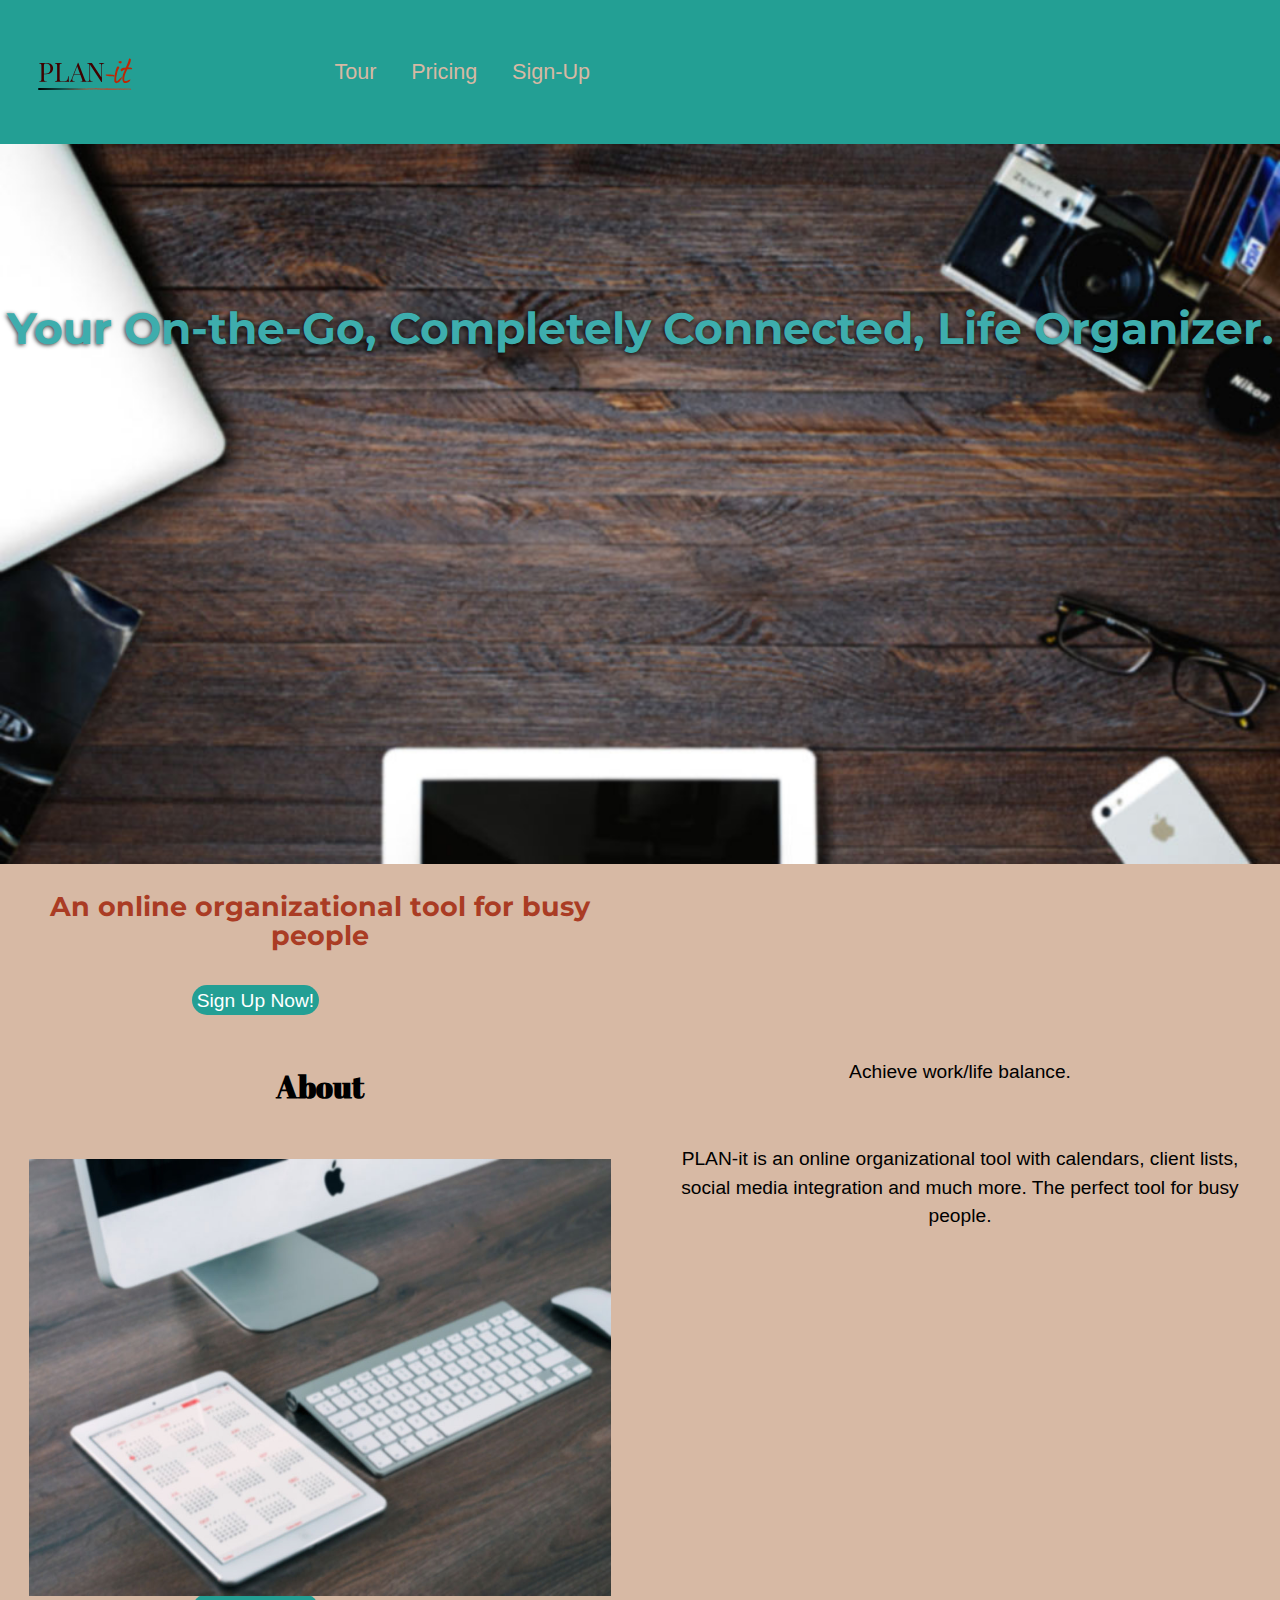
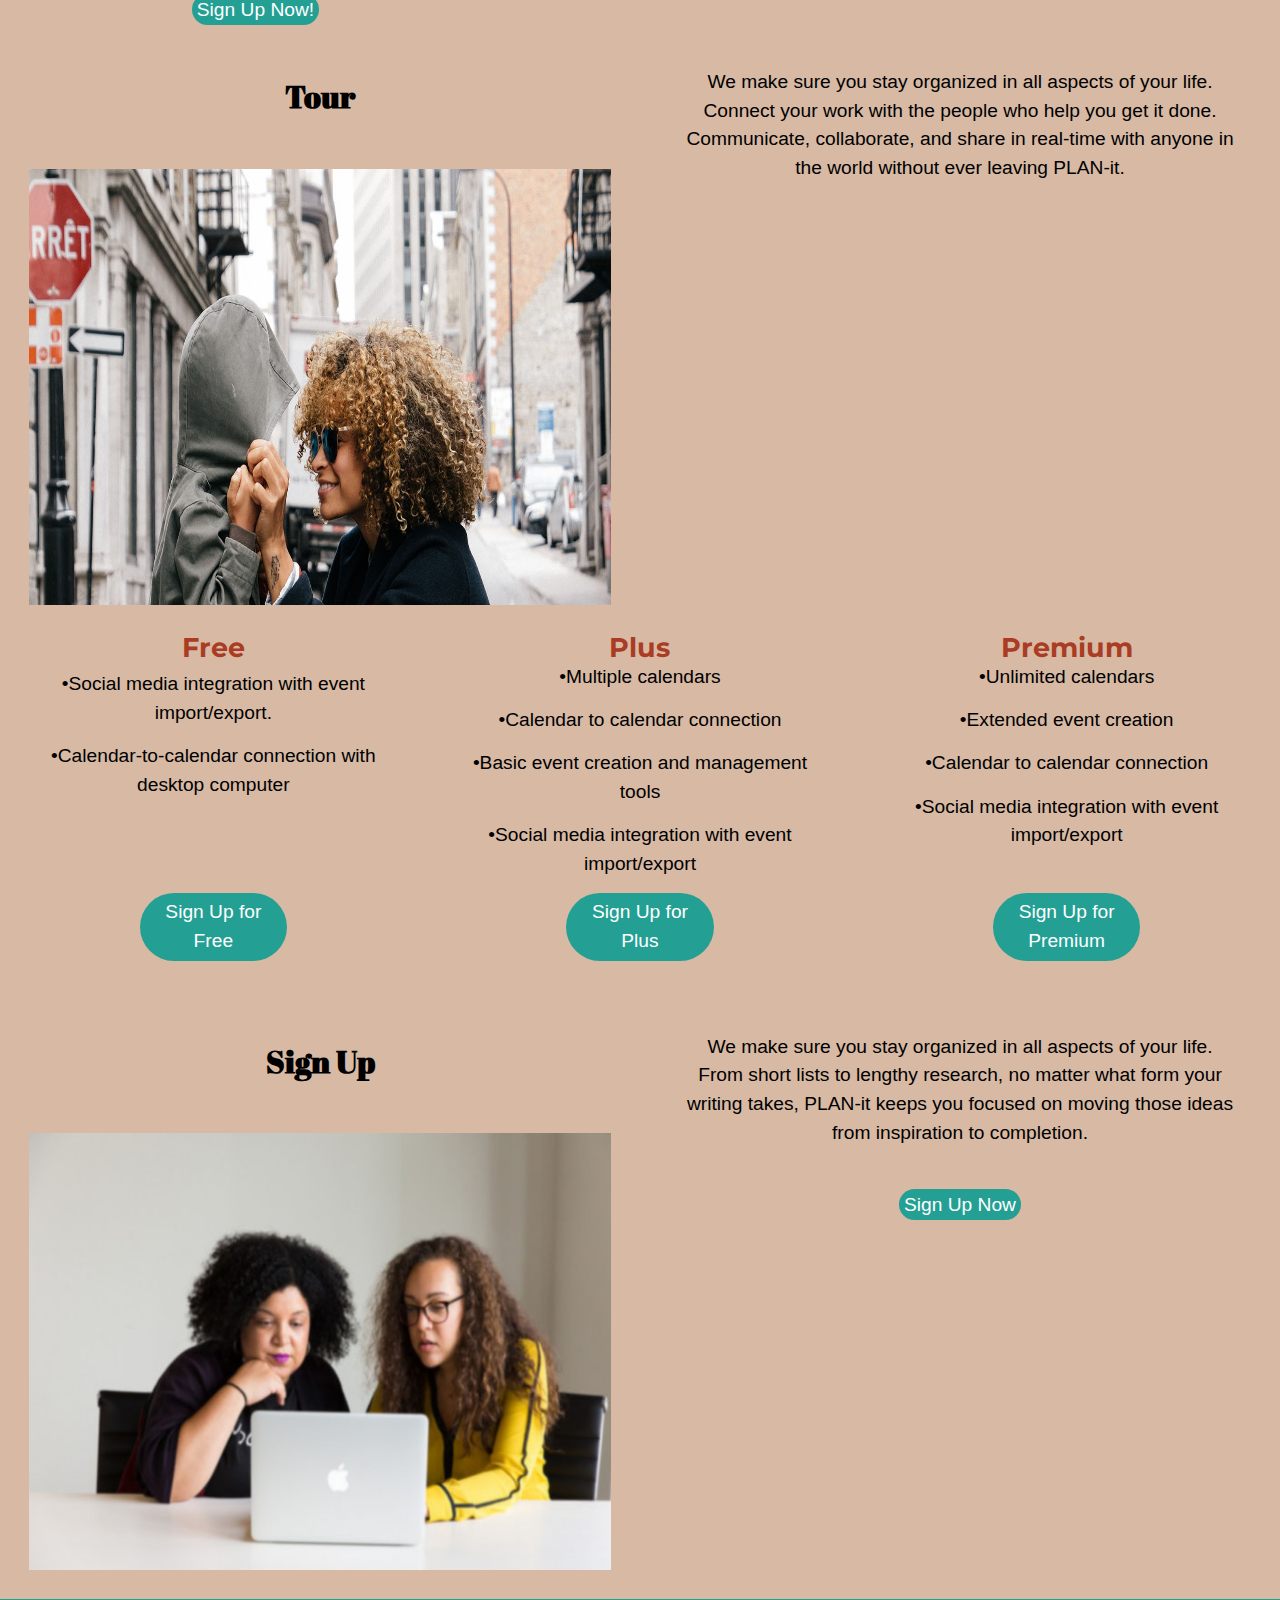
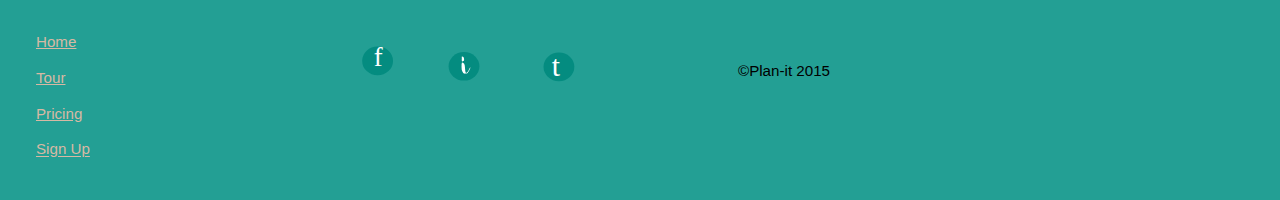
==== index.html @ 081153df "amended size of icons" ====
<!DOCTYPE HTML>
<html lang="en-ca">
<head>
  <meta charset="utf-8">
  <title>Plan-it</title>
  <link href="css/grid.css" rel="stylesheet">
  <link href="css/type.css" rel="stylesheet">
  <link href="css/main.css" rel="stylesheet">
  <meta name="handheldfriendly" content="true">
  <meta name="mobileoptimized" content="240">
  <meta name="viewport" content="width=device-width, initial-scale=1">
  <link href="css/modules.css" rel="stylesheet">
 <meta name="handheldfriendly" content="true">
 <meta name="mobileoptimized" content="240">
 <meta name="viewport" content="width=device-width, initial-scale=1">
 <link href='https://fonts.googleapis.com/css?family=Abril+Fatface' rel='stylesheet' type='text/css'>
 <link href='https://fonts.googleapis.com/css?family=Montserrat' rel='stylesheet' type='text/css'>
</head>
<body>

<ul class="skip-links">
  <li><a href="#main">Jump to main content</a></li>
  <li><a href="#nav">Jump to navigation</a></li>
</ul>

<header id="nav" class="grid nav pad-top" role="banner">
<div class="unit xs-1 s-1-4 m-1-3 l-1-4">
  <div class="logo island push embed embed-2.5by1">
      <a href="index.html"><img class="embed__item" src="images/LOGOcolour.svg" alt="Plan-It."></a>
  </div>
</div>

<nav class="unit xs-1 s-3-4 m-2-3 l-3-4" role="navigation">
  <ol class="mega pad-top-half push-0">
    <li class="push-1-2"><a class="island-1-2" href="tour.html">Tour</a></li>
    <li class="push-1-2"><a class="island-1-2" href="price.html">Pricing</a></li>
    <li class="push"><a class="island-1-2" href="signup.html">Sign-Up</a></li>
  </ol>
</nav>
</header>


<!--Hero-->
<main id="main" class="pad-bottom" role="main">
<div class="grid">
  <div class="unit xs-1 s-1 m-1 l-1">
    <div class="hero-banner">
  <img class="hero-image img-flex" src="images/desk.jpg" alt="Wooden desk with computer">
      </div>
    <div class="hero-text">
  <h1 class="yotta push-0">Your On-the-Go, Completely Connected, Life Organizer.</h1>
</div>
</div>
</div>

<div class="unit xs-1 s-1 m-1-1 l-1-2 main-body pad-bottom-1-2 pad-top">
  <h3 class="text-center tera gutter push-1-4">An online organizational tool for busy people</h3><br>
  <a class="btn" href="signup.html"> Sign Up Now! </a>
</div>


<!--About-->

<div class="grid text-center pad-t">
  <div class="unit xs-1 s-1 m-1-2 l-1-2 gutter">
    <div class="about-image">
  <h2 class="about-image-text island-1-2">About</h2>
  <div class="embed embed--4by3">
    <img class="embed__item" src="images/planner.jpg" alt="Day planner">
 </div>
 </div>
 </div>

 <div class="unit xs-1 s-1 m-1-2 l-1-2 gutter">
   <div class="about-image">
     <p class="about-image-text island-1-2">Achieve work/life balance.</p>
   </div>
   <p class="pad-top-half">PLAN-it is an online organizational tool with calendars,
     client lists, social media integration and much more.
     The perfect tool for busy people.</p>
  </div>
</div>

  <div class="unit xs-1 s-1 m-1 l-1-2">
    <a class="btn" href="signup.html"> Sign Up Now! </a>
  </div>



<!--Tour-->

<div class="grid text-center pad-t">
  <div class="unit xs-1 s-1 m-1-2 l-1-2 gutter">
    <div class="tour-image">
  <h2 class="about-image-text island-1-2">Tour</h2>
  <div class="embed embed--4by3">
    <img class="embed__item" src="images/mother.jpg" alt="Mother and child">
 </div>
 </div>
 </div>

 <div class="unit xs-1 s-1 m-1-2 l-1-2 gutter">
   <div class="tour-image">
     <p class="tour-image-text island-1-2">We make sure you stay organized in all aspects of your life. Connect your work with the people who help you get it done. Communicate, collaborate, and share in real-time with anyone in the world without ever leaving PLAN-it.</p>
   </div>
</div>

<!--Pricing-->


<div class="grid-stretch grid">
  <div class="unit xs-1 s-1 m-1-3 l-1-3 island unit-content-distribute">
    <div class="content-fill">
      <h3 class="push-1-4">Free</h3>
      <p class="push-1-2">•Social media integration with event import/export.</p>
      <p class="push-1-2">•Calendar-to-calendar connection with desktop computer</p>
    </div>
  <a class="btn" href="price.html">Sign Up for Free</a>
  </div>

  <div class="unit xs-1 s-1 m-1-3 l-1-3 island unit-content-distribute ">
    <div class="content-fill">
      <h3 class="push-0">Plus</h3>
      <p class="push-1-2">•Multiple calendars</p>
      <p class="push-1-2">•Calendar to calendar connection</p>
      <p class="push-1-2">•Basic event creation and management tools</p>
      <p class="push-1-2">•Social media integration with event import/export</p>
    </div>
    <a class="btn" href="price.html">Sign Up for Plus</a>
  </div>

  <div class="unit xs-1 s-1 m-1-3 l-1-3 island unit-content-distribute">
    <div class="content-fill">
      <h3 class="push-0">Premium</h3>
      <p class="push-1-2">•Unlimited calendars</p>
      <p class="push-1-2">•Extended event creation</p>
      <p class="push-1-2">•Calendar to calendar connection</p>
      <p class="push-1-2">•Social media integration with event import/export</p>
    </div>
    <a class="btn" href="price.html">Sign Up for Premium</a>
  </div>
</div>

<!--Sign Up-->

<div class="grid text-center pad-t">
  <div class="unit xs-1 s-1 m-1-2 l-1-2 gutter">
    <div class="signup-image">
  <h2 class="signup-image-text island-1-2">Sign Up</h2>
  <div class="embed embed--4by3">
    <img class="embed__item" src="images/2women.jpg" alt="2 women at a computer">
 </div>
 </div>
 </div>

 <div class="unit xs-1 s-1 m-1-2 l-1-2 gutter">
   <div class="tour-image">
     <p class="tour-image-text island-1-2">We make sure you stay organized in all aspects of your life. From short lists to lengthy research, no matter what form your writing takes, PLAN-it keeps you focused on moving those ideas from inspiration to completion.</p>
   </div>
<a class="btn" aria-label="Sign Up" href="tour.html"> Sign Up Now</a>
  </div>
</div>

</main>

<!--Footer-->
<footer class="grid milli pad-top micro">
<div class="unit xs-1 s-1-2 m-1-4 l-1-4 gutter">
  <ol>
    <li class="push-1-4"><a class="island-1-4" href="index.html">Home</a></li>
    <li class="push-1-4"><a class="island-1-4" href="tour.html">Tour</a></li>
    <li class="push-1-4"><a class="island-1-4" href="price.html">Pricing</a></li>
    <li class="push-1-4"><a class="island-1-4" href="signup.html">Sign Up</a></li>
</ol>
</div>

  <div class="unit xs-1 s-1 m-1-2 l-1-2 pad-right">
    <a href="www.facebook.com"><img class="icons social-media island-4" src="images/face.svg" alt="Plan-it Facebook Page"></a>
    <a href="www.instagram.com"><img class="icons social-media island-4" src="images/insta.svg" alt="Plan-it Instagram Page"></a>
    <a href="www.twitter.com"><img class="icons social-media island-4" src="images/twitter.svg" alt="Plan-it Twitter Page"></a>
<div class="micro" role="contentinfo">
  <p> ©Plan-it 2015 </p>
</div>
</div>
</footer>

</body>
</html>
---- css/grid.css ----
/* http://gridifier.web-dev.tools/#xs,4,0,0,0;s,4,25,0,0;m,4,38,1,1;l,4,60,1,1 */

.grid {
  margin: 0;
  padding: 0;
  letter-spacing: -0.31em;
  text-rendering: optimizespeed;
  display: -webkit-flex;
  -webkit-flex-flow: row wrap;
  display: -ms-flexbox;
  -ms-flex-flow: row wrap;
  display: flex;
  flex-flow: row wrap;
}

.grid-bottom {
  -webkit-align-items: flex-end;
  -ms-align-items: flex-end;
  align-items: flex-end;
}

.grid-middle {
  -webkit-align-items: center;
  -ms-align-items: center;
  align-items: center;
}

.grid-stretch {
  -webkit-align-items: stretch;
  -ms-align-items: stretch;
  align-items: stretch;
}

.opera-only :-o-prefocus, .grid {
  word-spacing: -0.43em;
}

.unit {
  letter-spacing: normal;
  text-rendering: auto;
  vertical-align: top;
  word-spacing: normal;
  display: inline-block;
  visibility: visible;
}

.grid-bottom .unit {
  vertical-align: bottom;
}

.grid-middle .unit {
  vertical-align: middle;
}

[class*="unit-push-"],
[class*="unit-pull-"] {
  position: relative;
}

.unit-xs-hidden {
  display: none;
  visibility: hidden;
}

.unit-xs-centered {
  margin: 0 auto;
}

.unit-xs-1, .xs-1 {
  display: block;
  visibility: visible;
  width: 100%;
}

.unit-xs-1-2, .xs-1-2 {
  width: 50.0000%;
}

.unit-xs-1-3, .xs-1-3 {
  width: 33.3333%;
}

.unit-xs-2-3, .xs-2-3 {
  width: 66.6667%;
}

.unit-xs-1-4, .xs-1-4 {
  width: 25.0000%;
}

.unit-xs-3-4, .xs-3-4 {
  width: 75.0000%;
}

.unit-xs-1-2,.xs-1-2,.unit-xs-1-3,.xs-1-3,.unit-xs-2-3,.xs-2-3,.unit-xs-1-4,.xs-1-4,.unit-xs-3-4,.xs-3-4 {
  display: inline-block;
  visibility: visible;
}

@media only screen and (min-width: 25em) {

.unit-s-hidden {
  display: none;
  visibility: hidden;
}

.unit-s-centered {
  margin: 0 auto;
}

.unit-s-1, .s-1 {
  display: block;
  visibility: visible;
  width: 100%;
}

.unit-s-1-2, .s-1-2 {
  width: 50.0000%;
}

.unit-s-1-3, .s-1-3 {
  width: 33.3333%;
}

.unit-s-2-3, .s-2-3 {
  width: 66.6667%;
}

.unit-s-1-4, .s-1-4 {
  width: 25.0000%;
}

.unit-s-3-4, .s-3-4 {
  width: 75.0000%;
}

.unit-s-1-2,.s-1-2,.unit-s-1-3,.s-1-3,.unit-s-2-3,.s-2-3,.unit-s-1-4,.s-1-4,.unit-s-3-4,.s-3-4 {
  display: inline-block;
  visibility: visible;
}

}

@media only screen and (min-width: 38em) {

.unit-m-hidden {
  display: none;
  visibility: hidden;
}

.unit-m-centered {
  margin: 0 auto;
}

.unit-m-1, .m-1 {
  display: block;
  visibility: visible;
  width: 100%;
}

.unit-offset-m-0 {
  margin-left: 0;
}

.unit-push-m-0,
.unit-pull-m-0 {
  left: 0;
}

.unit-m-1-2, .m-1-2 {
  width: 50.0000%;
}

.unit-offset-m-1-2 {
  margin-left: 50.0000%;
}

.unit-push-m-1-2 {
  left: 50.0000%;
}

.unit-pull-m-1-2 {
  left: -50.0000%;
}

.unit-m-1-3, .m-1-3 {
  width: 33.3333%;
}

.unit-offset-m-1-3 {
  margin-left: 33.3333%;
}

.unit-push-m-1-3 {
  left: 33.3333%;
}

.unit-pull-m-1-3 {
  left: -33.3333%;
}

.unit-m-2-3, .m-2-3 {
  width: 66.6667%;
}

.unit-offset-m-2-3 {
  margin-left: 66.6667%;
}

.unit-push-m-2-3 {
  left: 66.6667%;
}

.unit-pull-m-2-3 {
  left: -66.6667%;
}

.unit-m-1-4, .m-1-4 {
  width: 25.0000%;
}

.unit-offset-m-1-4 {
  margin-left: 25.0000%;
}

.unit-push-m-1-4 {
  left: 25.0000%;
}

.unit-pull-m-1-4 {
  left: -25.0000%;
}

.unit-m-3-4, .m-3-4 {
  width: 75.0000%;
}

.unit-offset-m-3-4 {
  margin-left: 75.0000%;
}

.unit-push-m-3-4 {
  left: 75.0000%;
}

.unit-pull-m-3-4 {
  left: -75.0000%;
}

.unit-m-1-2,.m-1-2,.unit-m-1-3,.m-1-3,.unit-m-2-3,.m-2-3,.unit-m-1-4,.m-1-4,.unit-m-3-4,.m-3-4 {
  display: inline-block;
  visibility: visible;
}

}

@media only screen and (min-width: 60em) {

.unit-l-hidden {
  display: none;
  visibility: hidden;
}

.unit-l-centered {
  margin: 0 auto;
}

.unit-l-1, .l-1 {
  display: block;
  visibility: visible;
  width: 100%;
}

.unit-offset-l-0 {
  margin-left: 0;
}

.unit-push-l-0,
.unit-pull-l-0 {
  left: 0;
}

.unit-l-1-2, .l-1-2 {
  width: 50.0000%;
}

.unit-offset-l-1-2 {
  margin-left: 50.0000%;
}

.unit-push-l-1-2 {
  left: 50.0000%;
}

.unit-pull-l-1-2 {
  left: -50.0000%;
}

.unit-l-1-3, .l-1-3 {
  width: 33.3333%;
}

.unit-offset-l-1-3 {
  margin-left: 33.3333%;
}

.unit-push-l-1-3 {
  left: 33.3333%;
}

.unit-pull-l-1-3 {
  left: -33.3333%;
}

.unit-l-2-3, .l-2-3 {
  width: 66.6667%;
}

.unit-offset-l-2-3 {
  margin-left: 66.6667%;
}

.unit-push-l-2-3 {
  left: 66.6667%;
}

.unit-pull-l-2-3 {
  left: -66.6667%;
}

.unit-l-1-4, .l-1-4 {
  width: 25.0000%;
}

.unit-offset-l-1-4 {
  margin-left: 25.0000%;
}

.unit-push-l-1-4 {
  left: 25.0000%;
}

.unit-pull-l-1-4 {
  left: -25.0000%;
}

.unit-l-3-4, .l-3-4 {
  width: 75.0000%;
}

.unit-offset-l-3-4 {
  margin-left: 75.0000%;
}

.unit-push-l-3-4 {
  left: 75.0000%;
}

.unit-pull-l-3-4 {
  left: -75.0000%;
}

.unit-l-1-2,.l-1-2,.unit-l-1-3,.l-1-3,.unit-l-2-3,.l-2-3,.unit-l-1-4,.l-1-4,.unit-l-3-4,.l-3-4 {
  display: inline-block;
  visibility: visible;
}

}

.unit-content-distribute {
  display: -ms-flexbox;
  display: -webkit-flex;
  display: flex;
  -ms-flex-direction: column;
  -webkit-flex-direction: column;
  flex-direction: column;
  -ms-flex-pack: justify;
  -webkit-justify-content: space-between;
  justify-content: space-between;
  -ms-flex-align: center;
  -webkit-align-items: center;
  align-items: center;
}

.content-fill {
  -ms-flex-grow: 2;
  -webkit-flex-grow: 2;
  flex-grow: 2;
  max-width: 100%; /* @bugfix: IE 10, 11 */
}

.content-shrink {
  -ms-align-self: center;
  -webkit-align-self: center;
  align-self: center;
}
---- css/type.css ----
/*
  Typografier || Code released under the UNLICENSE
  http://typografier.web-dev.tools/#0,100,1.3,1.067;38,110,1.4,1.125;60,120,1.5,1.125;90,130,1.5,1.125
*/

html {
  font-size: 100%;
  line-height: 1.3;
}

sub,
sup {
  font-size: 75%;
  line-height: 1px;
  position: relative;
  vertical-align: baseline;
}

sup {
  top: -0.5em;
}

sub {
  bottom: -0.25em;
}

pre, code, kbd, samp {
  font-size: 100%;
}

.text-left {
  text-align: left;
}

.text-right {
  text-align: right;
}

.text-center {
  text-align: center;
}

.normal {
  font-weight: normal;
}

.bold {
  font-weight: bold;
}

.italic {
  font-style: italic;
}

h1, h2, h3, h4, h5, h6,
p, ul, ol, dl, dd, figure,
blockquote, details, hr,
fieldset, pre, table {
  margin: 0 0 1.3rem;
}

.yotta {
  font-size: 1.5745rem;
  line-height: 1.6513;
}

.zetta {
  font-size: 1.4757rem;
  line-height: 1.7619;
}

h1, .exa {
  font-size: 1.3830rem;
  line-height: 1.8800;
}

h2, .peta {
  font-size: 1.2962rem;
  line-height: 1.0030;
}

h3, .tera {
  font-size: 1.2148rem;
  line-height: 1.0702;
}

h4, .giga {
  font-size: 1.1385rem;
  line-height: 1.1419;
}

h5, .mega {
  font-size: 1.0670rem;
  line-height: 1.2184;
}

h6, .kilo {
  font-size: 1.0000rem;
  line-height: 1.3000;
}

small, .milli {
  font-size: 0.9372rem;
  line-height: 1.3871;
}

.micro {
  font-size: 0.8784rem;
  line-height: 1.4800;
}

.push {
  margin-bottom: 1.3rem;
}

.push-none, .push-0 {
  margin-bottom: 0;
}

.push-double, .push-2 {
  margin-bottom: 2.6000rem;
}

.push-half, .push-1-2 {
  margin-bottom: 0.6500rem;
}

.push-quarter, .push-1-4 {
  margin-bottom: 0.3250rem;
}

.pad-top, .pad-t {
  padding-top: 1.3rem;
}

.pad-bottom, .pad-b {
  padding-bottom: 1.3rem;
}

.pad-top-double, .pad-t-2 {
  padding-top: 2.6000rem;
}

.pad-bottom-double, .pad-b-2 {
  padding-bottom: 2.6000rem;
}

.pad-top-half, .pad-t-1-2 {
  padding-top: 0.6500rem;
}

.pad-bottom-half, .pad-b-1-2 {
  padding-bottom: 0.6500rem;
}

.pad-top-quarter, .pad-t-1-4 {
  padding-top: 0.3250rem;
}

.pad-bottom-quarter, .pad-b-1-4 {
  padding-bottom: 0.3250rem;
}

.island {
  padding: 1.3rem;
}

.island-double, .island-2 {
  padding: 2.6000rem;
}

.island-half, .island-1-2 {
  padding: 0.6500rem;
}

.island-quarter, .island-1-4 {
  padding: 0.3250rem;
}

.gutter {
  padding-left: 1.3rem;
  padding-right: 1.3rem;
}

.gutter-double, .gutter-2 {
  padding-left: 2.6000rem;
  padding-right: 2.6000rem;
}

.gutter-half, .gutter-1-2 {
  padding-left: 0.6500rem;
  padding-right: 0.6500rem;
}

.gutter-quarter, .gutter-1-4 {
  padding-left: 0.3250rem;
  padding-right: 0.3250rem;
}

@media only screen and (min-width: 38em) {

html {
  font-size: 110%;
  line-height: 1.4;
}

h1, h2, h3, h4, h5, h6,
p, ul, ol, dl, dd, figure,
blockquote, details, hr,
fieldset, pre, table {
  margin: 0 0 1.4rem;
}

.yotta {
  font-size: 2.2807rem;
  line-height: 1.2277;
}

.zetta {
  font-size: 2.0273rem;
  line-height: 1.3812;
}

h1, .exa {
  font-size: 1.8020rem;
  line-height: 1.5538;
}

h2, .peta {
  font-size: 1.6018rem;
  line-height: 1.7480;
}

h3, .tera {
  font-size: 1.4238rem;
  line-height: 1.9665;
}

h4, .giga {
  font-size: 1.2656rem;
  line-height: 1.1062;
}

h5, .mega {
  font-size: 1.1250rem;
  line-height: 1.2444;
}

h6, .kilo {
  font-size: 1.0000rem;
  line-height: 1.4000;
}

small, .milli {
  font-size: 0.8889rem;
  line-height: 1.5750;
}

.micro {
  font-size: 0.7901rem;
  line-height: 1.7719;
}

.push {
  margin-bottom: 1.4rem;
}

.push-none, .push-0 {
  margin-bottom: 0;
}

.push-double, .push-2 {
  margin-bottom: 2.8000rem;
}

.push-half, .push-1-2 {
  margin-bottom: 0.7000rem;
}

.push-quarter, .push-1-4 {
  margin-bottom: 0.3500rem;
}

.pad-top, .pad-t {
  padding-top: 1.4rem;
}

.pad-bottom, .pad-b {
  padding-bottom: 1.4rem;
}

.pad-top-double, .pad-t-2 {
  padding-top: 2.8000rem;
}

.pad-bottom-double, .pad-b-2 {
  padding-bottom: 2.8000rem;
}

.pad-top-half, .pad-t-1-2 {
  padding-top: 0.7000rem;
}

.pad-bottom-half, .pad-b-1-2 {
  padding-bottom: 0.7000rem;
}

.pad-top-quarter, .pad-t-1-4 {
  padding-top: 0.3500rem;
}

.pad-bottom-quarter, .pad-b-1-4 {
  padding-bottom: 0.3500rem;
}

.island {
  padding: 1.4rem;
}

.island-double, .island-2 {
  padding: 2.8000rem;
}

.island-half, .island-1-2 {
  padding: 0.7000rem;
}

.island-quarter, .island-1-4 {
  padding: 0.3500rem;
}

.gutter {
  padding-left: 1.4rem;
  padding-right: 1.4rem;
}

.gutter-double, .gutter-2 {
  padding-left: 2.8000rem;
  padding-right: 2.8000rem;
}

.gutter-half, .gutter-1-2 {
  padding-left: 0.7000rem;
  padding-right: 0.7000rem;
}

.gutter-quarter, .gutter-1-4 {
  padding-left: 0.3500rem;
  padding-right: 0.3500rem;
}

}

@media only screen and (min-width: 60em) {

html {
  font-size: 120%;
  line-height: 1.5;
}

h1, h2, h3, h4, h5, h6,
p, ul, ol, dl, dd, figure,
blockquote, details, hr,
fieldset, pre, table {
  margin: 0 0 1.5rem;
}

.yotta {
  font-size: 2.2807rem;
  line-height: 1.3154;
}

.zetta {
  font-size: 2.0273rem;
  line-height: 1.4798;
}

h1, .exa {
  font-size: 1.8020rem;
  line-height: 1.6648;
}

h2, .peta {
  font-size: 1.6018rem;
  line-height: 1.8729;
}

h3, .tera {
  font-size: 1.4238rem;
  line-height: 1.0535;
}

h4, .giga {
  font-size: 1.2656rem;
  line-height: 1.1852;
}

h5, .mega {
  font-size: 1.1250rem;
  line-height: 1.3333;
}

h6, .kilo {
  font-size: 1.0000rem;
  line-height: 1.5000;
}

small, .milli {
  font-size: 0.8889rem;
  line-height: 1.6875;
}

.micro {
  font-size: 0.7901rem;
  line-height: 1.8984;
}

.push {
  margin-bottom: 1.5rem;
}

.push-none, .push-0 {
  margin-bottom: 0;
}

.push-double, .push-2 {
  margin-bottom: 3.0000rem;
}

.push-half, .push-1-2 {
  margin-bottom: 0.7500rem;
}

.push-quarter, .push-1-4 {
  margin-bottom: 0.3750rem;
}

.pad-top, .pad-t {
  padding-top: 1.5rem;
}

.pad-bottom, .pad-b {
  padding-bottom: 1.5rem;
}

.pad-top-double, .pad-t-2 {
  padding-top: 3.0000rem;
}

.pad-bottom-double, .pad-b-2 {
  padding-bottom: 3.0000rem;
}

.pad-top-half, .pad-t-1-2 {
  padding-top: 0.7500rem;
}

.pad-bottom-half, .pad-b-1-2 {
  padding-bottom: 0.7500rem;
}

.pad-top-quarter, .pad-t-1-4 {
  padding-top: 0.3750rem;
}

.pad-bottom-quarter, .pad-b-1-4 {
  padding-bottom: 0.3750rem;
}

.island {
  padding: 1.5rem;
}

.island-double, .island-2 {
  padding: 3.0000rem;
}

.island-half, .island-1-2 {
  padding: 0.7500rem;
}

.island-quarter, .island-1-4 {
  padding: 0.3750rem;
}

.gutter {
  padding-left: 1.5rem;
  padding-right: 1.5rem;
}

.gutter-double, .gutter-2 {
  padding-left: 3.0000rem;
  padding-right: 3.0000rem;
}

.gutter-half, .gutter-1-2 {
  padding-left: 0.7500rem;
  padding-right: 0.7500rem;
}

.gutter-quarter, .gutter-1-4 {
  padding-left: 0.3750rem;
  padding-right: 0.3750rem;
}

}

@media only screen and (min-width: 90em) {

html {
  font-size: 130%;
  line-height: 1.5;
}

h1, h2, h3, h4, h5, h6,
p, ul, ol, dl, dd, figure,
blockquote, details, hr,
fieldset, pre, table {
  margin: 0 0 1.5rem;
}

.yotta {
  font-size: 2.2807rem;
  line-height: 1.3154;
}

.zetta {
  font-size: 2.0273rem;
  line-height: 1.4798;
}

h1, .exa {
  font-size: 1.8020rem;
  line-height: 1.6648;
}

h2, .peta {
  font-size: 1.6018rem;
  line-height: 1.8729;
}

h3, .tera {
  font-size: 1.4238rem;
  line-height: 1.0535;
}

h4, .giga {
  font-size: 1.2656rem;
  line-height: 1.1852;
}

h5, .mega {
  font-size: 1.1250rem;
  line-height: 1.3333;
}

h6, .kilo {
  font-size: 1.0000rem;
  line-height: 1.5000;
}

small, .milli {
  font-size: 0.8889rem;
  line-height: 1.6875;
}

.micro {
  font-size: 0.7901rem;
  line-height: 1.8984;
}

.push {
  margin-bottom: 1.5rem;
}

.push-none, .push-0 {
  margin-bottom: 0;
}

.push-double, .push-2 {
  margin-bottom: 3.0000rem;
}

.push-half, .push-1-2 {
  margin-bottom: 0.7500rem;
}

.push-quarter, .push-1-4 {
  margin-bottom: 0.3750rem;
}

.pad-top, .pad-t {
  padding-top: 1.5rem;
}

.pad-bottom, .pad-b {
  padding-bottom: 1.5rem;
}

.pad-top-double, .pad-t-2 {
  padding-top: 3.0000rem;
}

.pad-bottom-double, .pad-b-2 {
  padding-bottom: 3.0000rem;
}

.pad-top-half, .pad-t-1-2 {
  padding-top: 0.7500rem;
}

.pad-bottom-half, .pad-b-1-2 {
  padding-bottom: 0.7500rem;
}

.pad-top-quarter, .pad-t-1-4 {
  padding-top: 0.3750rem;
}

.pad-bottom-quarter, .pad-b-1-4 {
  padding-bottom: 0.3750rem;
}

.island {
  padding: 1.5rem;
}

.island-double, .island-2 {
  padding: 3.0000rem;
}

.island-half, .island-1-2 {
  padding: 0.7500rem;
}

.island-quarter, .island-1-4 {
  padding: 0.3750rem;
}

.gutter {
  padding-left: 1.5rem;
  padding-right: 1.5rem;
}

.gutter-double, .gutter-2 {
  padding-left: 3.0000rem;
  padding-right: 3.0000rem;
}

.gutter-half, .gutter-1-2 {
  padding-left: 0.7500rem;
  padding-right: 0.7500rem;
}

.gutter-quarter, .gutter-1-4 {
  padding-left: 0.3750rem;
  padding-right: 0.3750rem;
}

}
---- css/main.css ----
/*---Colour Scheme---/
Dark Orange - 622518
Light Orange - AA3C24
Dark Teal - 239F94
Light Teal - 3EADAD
Beige - D7B9A4
/*--------------------*/

html{
  font-family: 'Raleway', sans-serif;
}

h1{
  font-family:'Montserrat', sans-serif;
  color: #3EADAD;
  text-shadow: -1px 1px 4px rgba(0,0,0,0.8);
  text-align:center;
}

h2{
  font-family: 'Abril Fatface', cursive;
  text-align:center;
}

h3{
  font-family:'Montserrat', sans-serif;
  color:#AA3C24;
  text-align:center;
}

/*-----------------------NAV---------------------*/

header{
background-color: #239F94;
}

.logo{
  max-width:170px;
}

nav ol{
  list-style-type: none;
  padding-left: 0;
}

nav a{
  text-decoration:none;
  display: inline-block;
}

nav a:hover, footer a:hover {
background-color:#239F94;
color:white;
}

nav li{
  padding-left: 1.3rem;
}


@media only screen and (min-width: 25em){

  nav li{
    display: inline-block;
    padding-left:0;
  }
}

/*-----------------------INDEX.HTML---------------------*/

.hero-banner{
  position:relative;
}

.hero-text{
  position: absolute;
  display: block;
  text-align: center;
  color:#622518;
  width:100%;
  top:300px;
}

.btn{
  background-color:#239F94;
  border-radius:50px;
  color:white;
  width:40%;
  text-decoration:none;
  text-align:center;
  margin:0 30%;
}

.btn a:hover{
  color:#D7B9A4;
  text-align:center;
}

a{
  color: #D7B9A4;
  text-align: center;
  box-sizing: border-box;
  margin: 0;
  padding: 0.25em;
}

a:hover{
color:#D7B9A4;
}

p{
  text-align:center;
}

.hero-p{
  position:absolute;
  display:block;
  text-align:center;
  color:white;
  width:100%;
  top:100px;
}

.btn-hero{
  background-color:#AA3C24;
  border-radius:50px;
  color:white;
  width:50%;
  text-decoration:none;
  text-align:center;
  margin:0 40%;
  top:500px;
}

.pad-bottom{
  background-color:#D7B9A4;
}



/*-------ABOUT-------------*/

.about{
  background-color:white;
}

.about_title{
  text-align:center;
}




/*----------------------SIGNUP------------------*/

label {
  display:block;
}

input + label {
  display: inline;
  cursor:pointer;
}

.radio-label{
  padding-right:1em;
}

fieldset + payment-methods{
  border:none;
  background-color: #239F94;
}

/*----------------------FOOTER------------------*/

footer {
  background-color: #239F94;
}

footer ol{
  padding-left:0;
}

footer li{
  display:inline-block;
  width:100%;
}

/*-------TOUR-------------*/

.tour{
 background-color:white;
}

.tour_title{
  text-align:center;
}

/*-------PRICING-------------*/


.pricing_title{
  text-align:center;
}

/*-------SIGN UP-------------*/

.signup{
  background-color: white;
}

.sign-up-p{
  border-style: solid;
  border-color: #622518;
  width: 50%;
  text-align: center;
  margin: 1.3rem auto;
}

.btn-signup{
  border-radius:40px;
  color:white;
  width:40%;
  text-decoration:none;
  text-align:center;
  margin:0 30%;
}

/*-------FOOTER-------------*/

.footer{
  background-color: #3EADAD;
}

footer ol{
  padding-left:0;
}

footer li{
  display:inline-block;
  width:100%;
}

.icons{
  float:left;
  width:25%;
  max-width: 5rem;
}
---- css/modules.css ----
/*!
 * Modulifier || Code released under the UNLICENSE
 * Code under other copyrights & licenses listed below.
 * http://modulifier.web-dev.tools/#responsive;images;list-group;embed;media-object;accessibility;print
 */

@-moz-viewport { width: device-width; scale: 1; }
@-ms-viewport { width: device-width; scale: 1; }
@-o-viewport { width: device-width; scale: 1; }
@-webkit-viewport { width: device-width; scale: 1; }
@viewport { width: device-width; scale: 1; }

html {
  box-sizing: border-box;
  -moz-text-size-adjust: 100%;
  -ms-text-size-adjust: 100%;
  -webkit-text-size-adjust: 100%;
  text-size-adjust: 100%;
}

*, *::before, *::after {
  box-sizing: inherit;
}

body {
  margin: 0;
}

article, aside, details, figcaption, figure,
footer, header, main, menu, nav, section, summary {
  display: block;
}

audio, canvas, progress, video {
  display: inline-block;
  vertical-align: baseline;
}

template {
  display: none;
}

img {
  border: 0;
}

.img-flex {
  display: block;
  width: 100%;
}

svg:not(:root) {
  overflow: hidden;
}

svg {
  fill: currentColor;
  stroke: currentColor;
}

.image-replacement, .ir {
  overflow: hidden;
  direction: ltr;
  text-align: left;
  text-indent: 100%;
  white-space: nowrap;
}

.list-group {
  padding-left: 0;
  list-style-type: none;
}

.list-group > dd {
  margin-left: 0;
}

.list-group--inline::before,
.list-group--inline::after {
  content: "";
  display: table;
}

.list-group--inline::after {
  clear: both;
}

.list-group--inline > li {
  display: inline-block;
}

.list-group--inline > dt {
  clear: left;
  float: left;
  width: 11em;
}

.list-group--inline > dd {
  float: left;
  min-width: 12em;
}

.embed {
  margin-left: 0;
  margin-right: 0;
  overflow: hidden;
  position: relative;
  width: 100%;
}

.embed--1by1 {
  padding-top: 100%; /* Square */
}

.embed--4by3 {
  padding-top: 75%; /* Traditional TV/computer screens */
}

.embed--iso216 {
  padding-top: 70.92%; /* A-standard paper sizes */
}

.embed--3by2 {
  padding-top: 66.6%; /* Classic 35 mm film & most digital photos, landscape */
}

.embed--2by3 {
  padding-top: 150%; /* Classic 35 mm film & most digital photos, portrait */
}

.embed--golden {
  padding-top: 61.8%; /* The Golden Ratio */
}

.embed--16by9 {
  padding-top: 56.25%; /* HD TV */
}

.embed--185by100 {
  padding-top: 54.05%; /* Common widescreen cinema */
}

.embed--24by10 {
  padding-top: 41.667%; /* Widescreen cinema: 2.4:1 */;
}

.embed--3by1 {
  padding-top: 33.3333%; /* Panorama photos */
}

.embed--4by1 {
  padding-top: 25%; /* Polyvision */
}

.embed__item {
  height: 100%;
  left: 0;
  position: absolute;
  top: 0;
  width: 100%;
}

.media {
  overflow: hidden;
}

.media__img {
  float: left;
}

.media__img--reversed {
  float: right;
}

.media__img--stacked {
  float: none;
}

.media__body {
  overflow: hidden;
  min-width: 12em; /* Slightly less than 200px, responsiveness built in */
}

a:hover, a:active {
  outline: none;
}

a:focus, [tabindex="0"]:focus,
input:focus, textarea:focus, button:focus {
  outline: 3px solid #000;
  outline-offset: 3px;
}

.skip-links {
  margin: 0;
  padding: 0;
  list-style-type: none;
}

.skip-links a {
  padding: 0.5em 0.75em;
  position: absolute;
  top: -3em;
  z-index: 10000; /* To make sure they're always on top */
  background-color: #000;
  color: #fff;
  font-size: 1.125rem;
  font-weight: bold;
  text-decoration: none;
}

.skip-links a:focus {
  top: 0;
}

.print-only {
  display: none;
  visibility: hidden;
}

@media print {

  .no-print {
    display: none;
    visibility: hidden;
  }

  .print-only {
    display: block;
    visibility: visible;
  }

  /*!
   * (c) HTML5 Boilerplate || MIT License
   *     https://html5boilerplate.com/
   */

  *, *:before, *:after, *:first-letter, *:first-line {
    background: none transparent !important;
    color: #000 !important;
    box-shadow: none !important;
    text-shadow: none !important;
  }

  a, a:visited {
    text-decoration: underline;
  }

  a[href]:after {
    content: " (" attr(href) ")";
  }

  abbr[title]:after {
    content: " (" attr(title) ")";
  }

  a[href^="#"]:after,
  a[href^="javascript:"]:after {
    content: "";
  }

  pre, blockquote {
    page-break-inside: avoid;
  }

  thead {
    display: table-header-group;
  }

  tr, img {
    page-break-inside: avoid;
  }

  p, h1, h2, h3, h4, h5, h6 {
    orphans: 3;
    widows: 3;
  }

  h1, h2, h3, h4, h5, h6 {
    page-break-after: avoid;
  }

  /*! End HTML5 Boilerplate code */
}
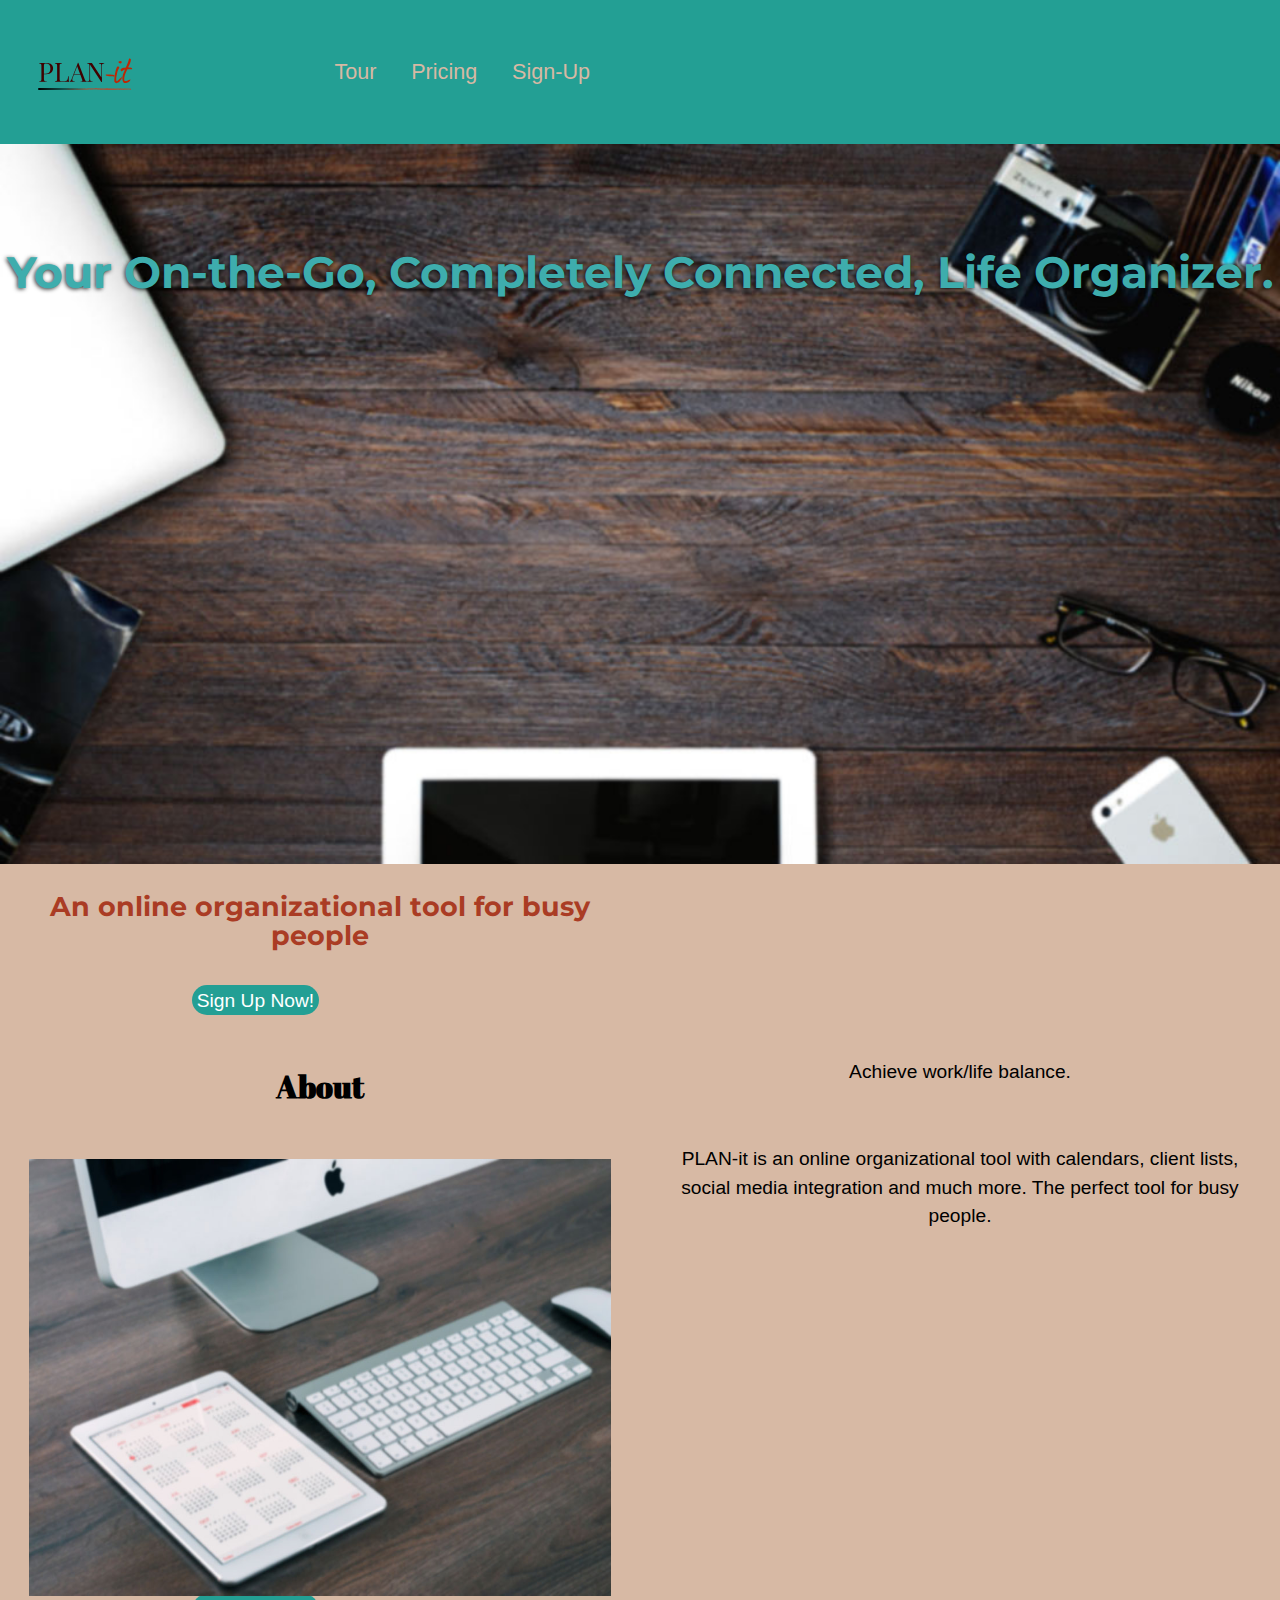
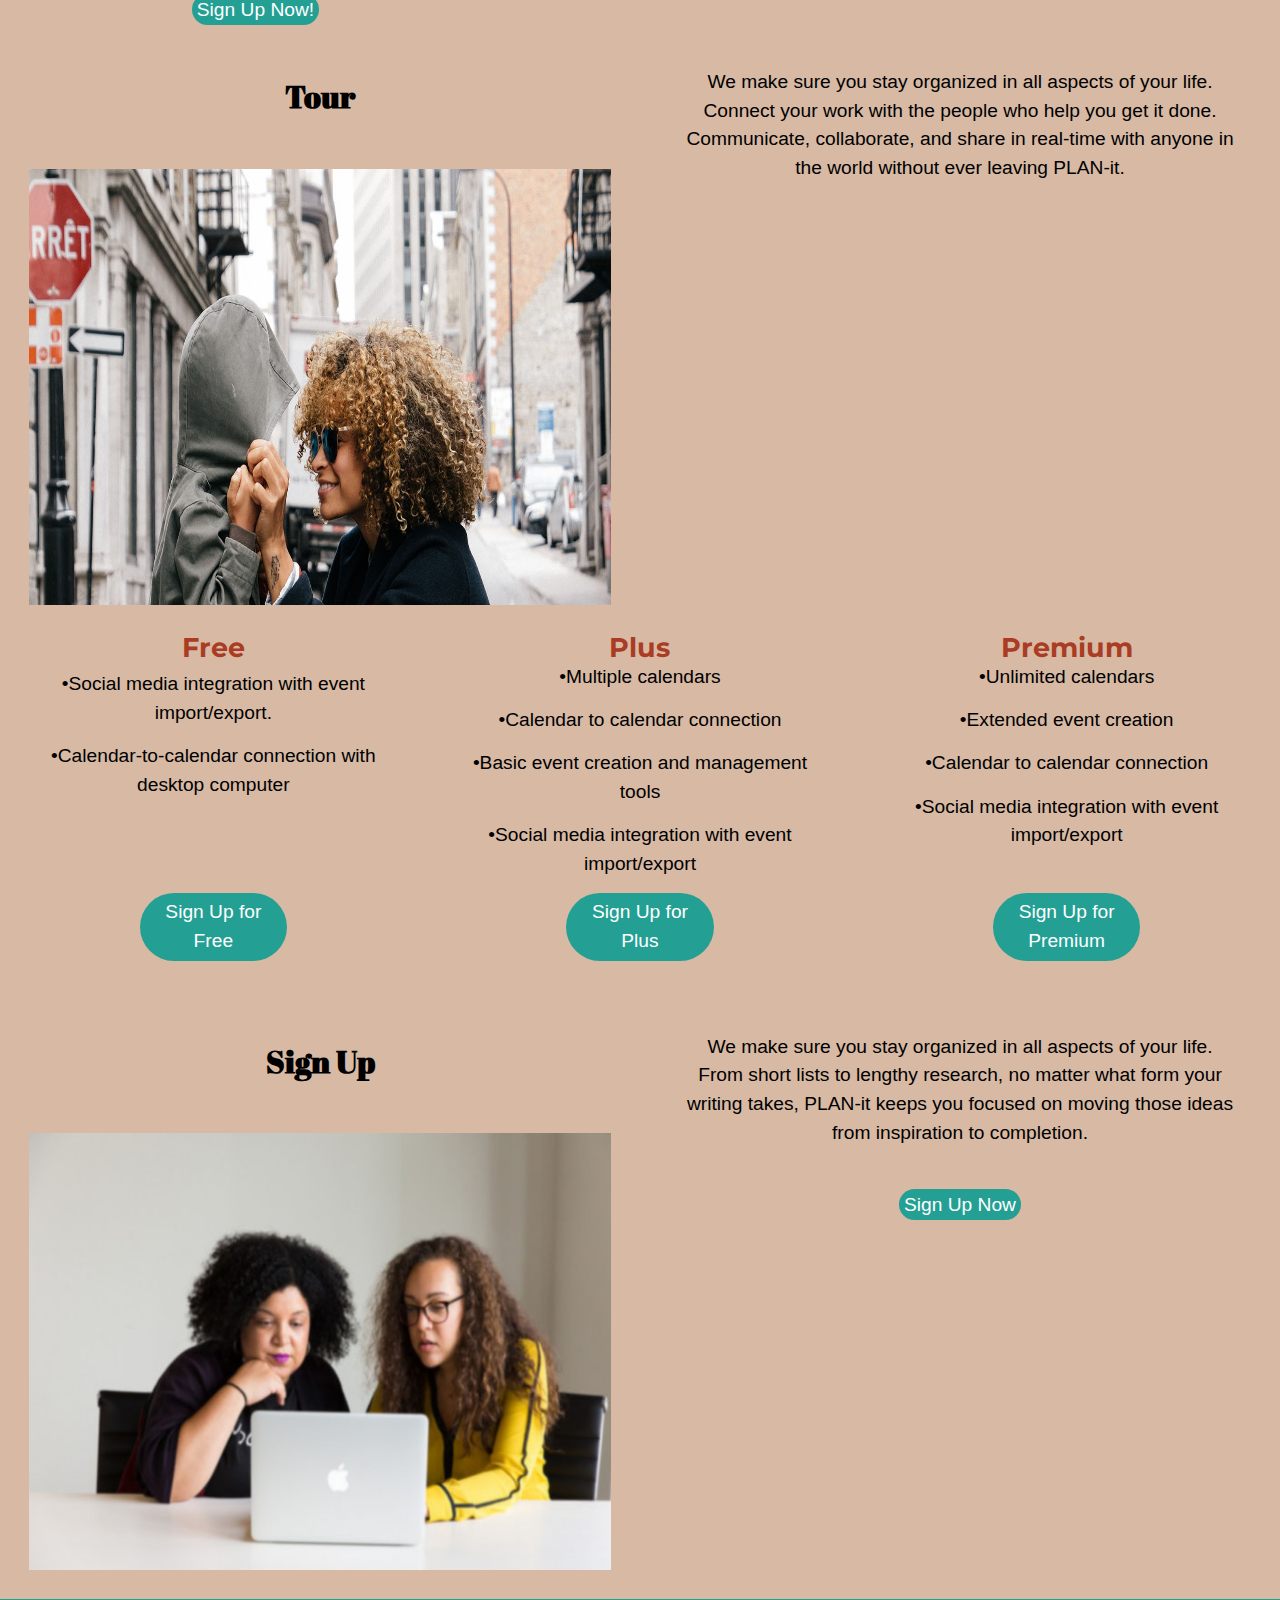
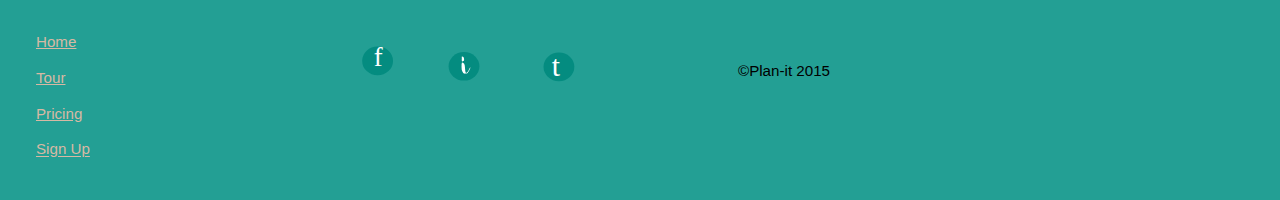
==== commit 49cd653a: "fixed the banner text! no longer popping down" ====
--- a/index.html
+++ b/index.html
@@ -46,9 +46,9 @@
   <div class="unit xs-1 s-1 m-1 l-1">
     <div class="hero-banner">
   <img class="hero-image img-flex" src="images/desk.jpg" alt="Wooden desk with computer">
-      </div>
     <div class="hero-text">
   <h1 class="yotta push-0">Your On-the-Go, Completely Connected, Life Organizer.</h1>
+</div>
 </div>
 </div>
 </div>
--- a/css/main.css
+++ b/css/main.css
@@ -14,7 +14,6 @@
   font-family:'Montserrat', sans-serif;
   color: #3EADAD;
   text-shadow: -1px 1px 4px rgba(0,0,0,0.8);
-  text-align:center;
 }
 
 h2{
@@ -76,9 +75,8 @@
   position: absolute;
   display: block;
   text-align: center;
-  color:#622518;
-  width:100%;
-  top:300px;
+  width:100%;
+  top:100px;
 }
 
 .btn{
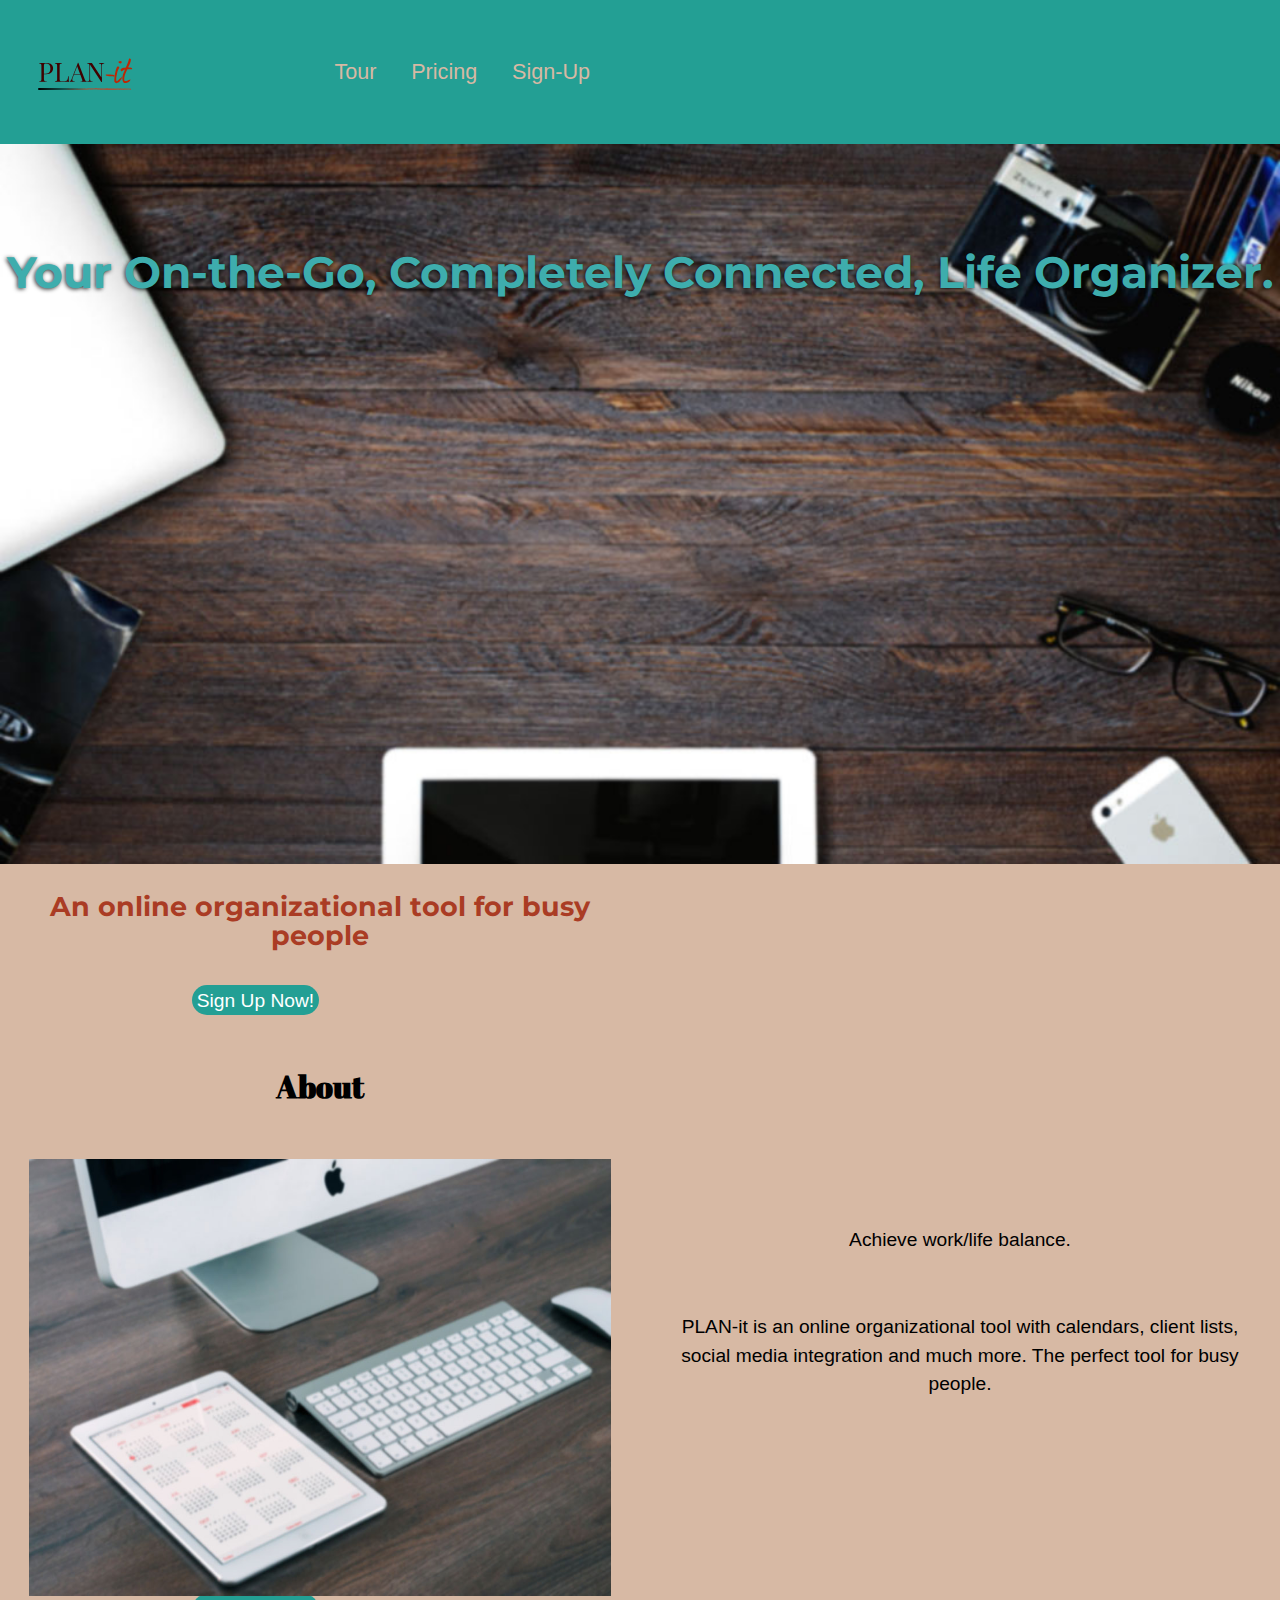
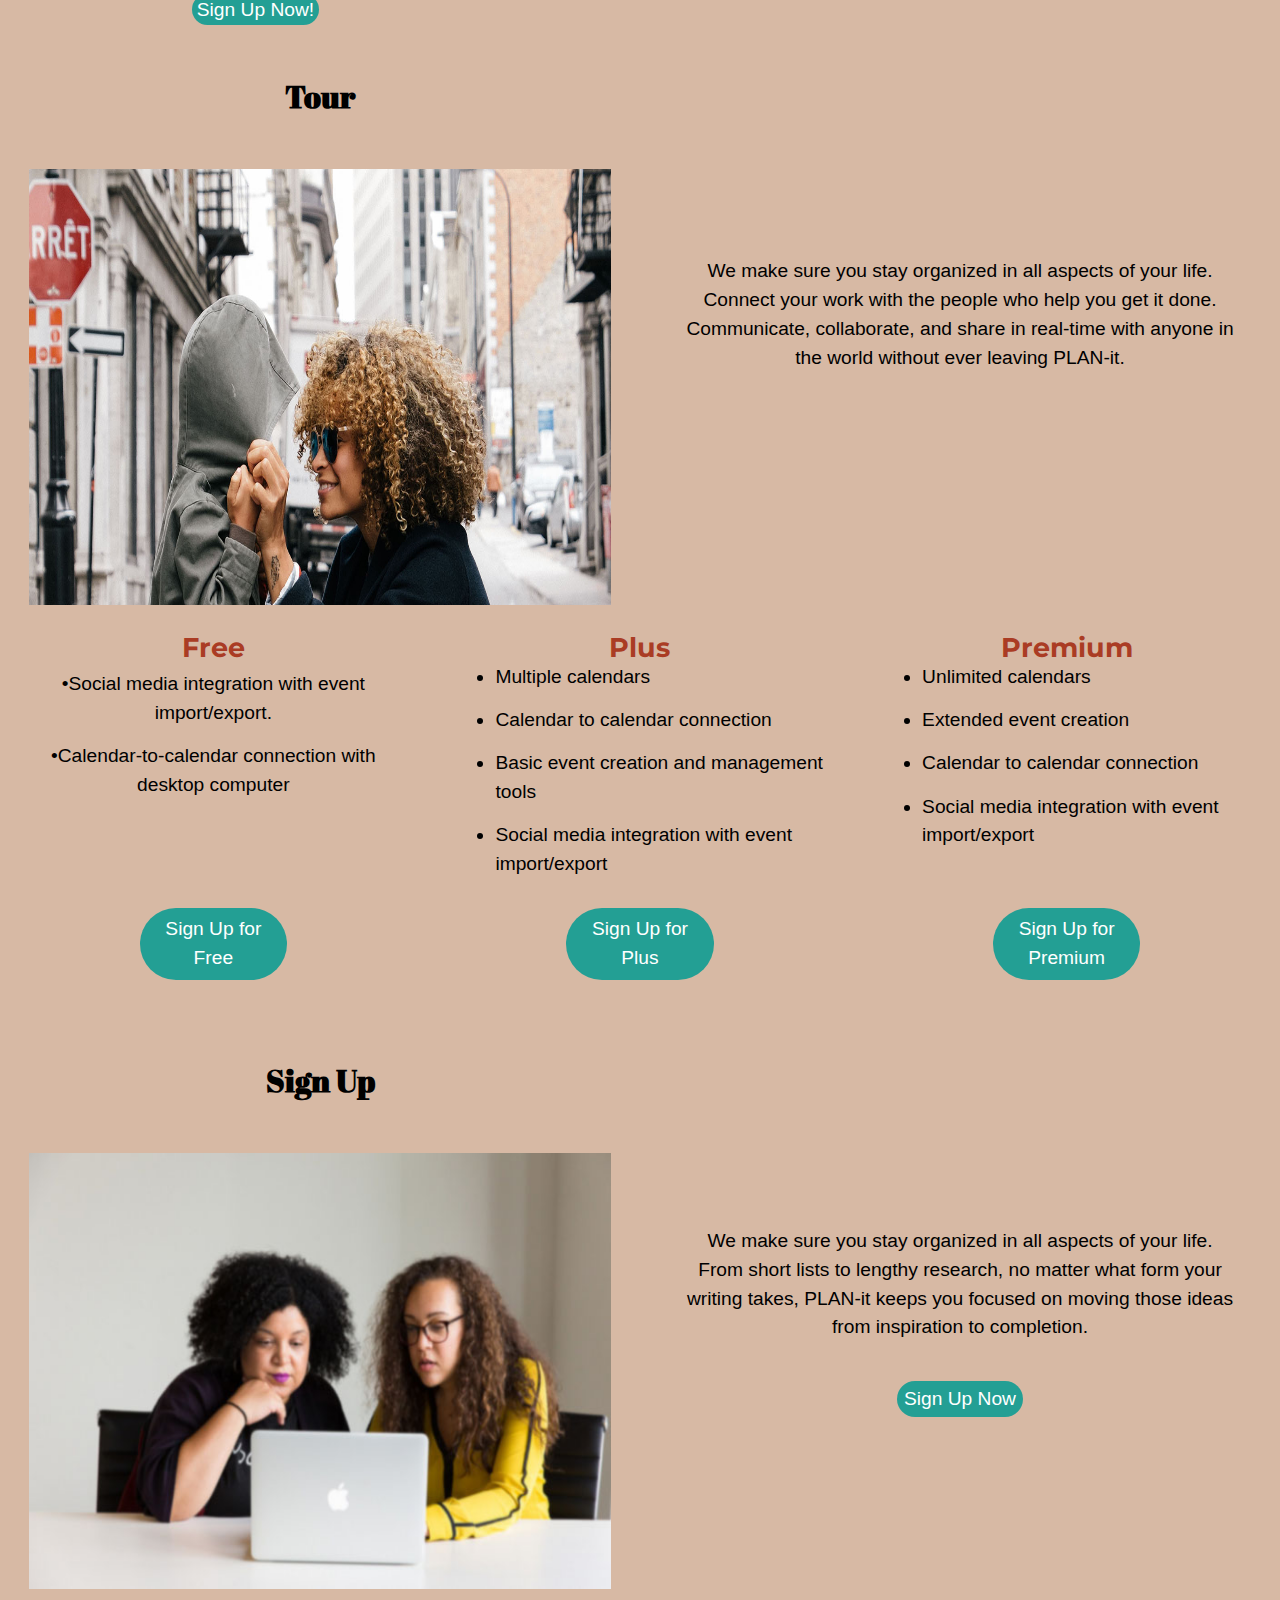
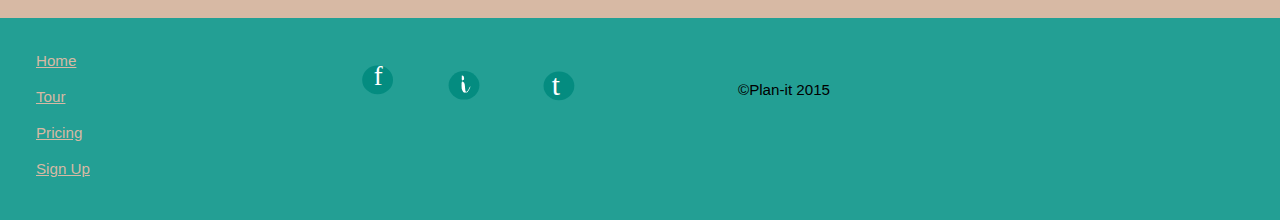
==== commit 28f5d8a8: "added island to buttons, made list instead of bullet points" ====
--- a/index.html
+++ b/index.html
@@ -61,7 +61,7 @@
 
 <!--About-->
 
-<div class="grid text-center pad-t">
+<div class="grid text-center pad-t grid-middle">
   <div class="unit xs-1 s-1 m-1-2 l-1-2 gutter">
     <div class="about-image">
   <h2 class="about-image-text island-1-2">About</h2>
@@ -89,7 +89,7 @@
 
 <!--Tour-->
 
-<div class="grid text-center pad-t">
+<div class="grid text-center grid-middle grid-middle pad-t">
   <div class="unit xs-1 s-1 m-1-2 l-1-2 gutter">
     <div class="tour-image">
   <h2 class="about-image-text island-1-2">Tour</h2>
@@ -115,35 +115,42 @@
       <p class="push-1-2">•Social media integration with event import/export.</p>
       <p class="push-1-2">•Calendar-to-calendar connection with desktop computer</p>
     </div>
-  <a class="btn" href="price.html">Sign Up for Free</a>
+  <a class="btn island-1-4" href="price.html">Sign Up for Free</a>
   </div>
+
 
   <div class="unit xs-1 s-1 m-1-3 l-1-3 island unit-content-distribute ">
     <div class="content-fill">
       <h3 class="push-0">Plus</h3>
-      <p class="push-1-2">•Multiple calendars</p>
-      <p class="push-1-2">•Calendar to calendar connection</p>
-      <p class="push-1-2">•Basic event creation and management tools</p>
-      <p class="push-1-2">•Social media integration with event import/export</p>
+      <ul class="text-left">
+      <li class="push-1-2">Multiple calendars</li>
+      <li class="push-1-2">Calendar to calendar connection</li>
+      <li class="push-1-2">Basic event creation and management tools</li>
+      <li class="push-1-2">Social media integration with event import/export</li>
+    </ul>
     </div>
-    <a class="btn" href="price.html">Sign Up for Plus</a>
+    <a class="btn island-1-4" href="price.html">Sign Up for Plus</a>
   </div>
 
+
+<!--on all buttons, add island-1-4 to the a-->
   <div class="unit xs-1 s-1 m-1-3 l-1-3 island unit-content-distribute">
     <div class="content-fill">
       <h3 class="push-0">Premium</h3>
-      <p class="push-1-2">•Unlimited calendars</p>
-      <p class="push-1-2">•Extended event creation</p>
-      <p class="push-1-2">•Calendar to calendar connection</p>
-      <p class="push-1-2">•Social media integration with event import/export</p>
+      <ul class="text-left">
+      <li class="push-1-2">Unlimited calendars</li>
+      <li class="push-1-2">Extended event creation</li>
+      <li class="push-1-2">Calendar to calendar connection</li>
+      <li class="push-1-2">Social media integration with event import/export</li>
+    </ul>
     </div>
-    <a class="btn" href="price.html">Sign Up for Premium</a>
+    <a class="btn island-1-4" href="price.html">Sign Up for Premium</a>
   </div>
 </div>
 
 <!--Sign Up-->
 
-<div class="grid text-center pad-t">
+<div class="grid text-center grid-middle pad-t">
   <div class="unit xs-1 s-1 m-1-2 l-1-2 gutter">
     <div class="signup-image">
   <h2 class="signup-image-text island-1-2">Sign Up</h2>
@@ -157,7 +164,7 @@
    <div class="tour-image">
      <p class="tour-image-text island-1-2">We make sure you stay organized in all aspects of your life. From short lists to lengthy research, no matter what form your writing takes, PLAN-it keeps you focused on moving those ideas from inspiration to completion.</p>
    </div>
-<a class="btn" aria-label="Sign Up" href="tour.html"> Sign Up Now</a>
+<a class="btn island-1-4" aria-label="Sign Up" href="tour.html"> Sign Up Now</a>
   </div>
 </div>
 
@@ -175,9 +182,9 @@
 </div>
 
   <div class="unit xs-1 s-1 m-1-2 l-1-2 pad-right">
-    <a href="www.facebook.com"><img class="icons social-media island-4" src="images/face.svg" alt="Plan-it Facebook Page"></a>
-    <a href="www.instagram.com"><img class="icons social-media island-4" src="images/insta.svg" alt="Plan-it Instagram Page"></a>
-    <a href="www.twitter.com"><img class="icons social-media island-4" src="images/twitter.svg" alt="Plan-it Twitter Page"></a>
+    <a href="http://www.facebook"><img class="icons social-media island-4" src="images/face.svg" alt="Plan-it Facebook Page"></a>
+    <a href="http://www.instagram.com"><img class="icons social-media island-4" src="images/insta.svg" alt="Plan-it Instagram Page"></a>
+    <a href="http://twitter.com"><img class="icons social-media island-4" src="images/twitter.svg" alt="Plan-it Twitter Page"></a>
 <div class="micro" role="contentinfo">
   <p> ©Plan-it 2015 </p>
 </div>
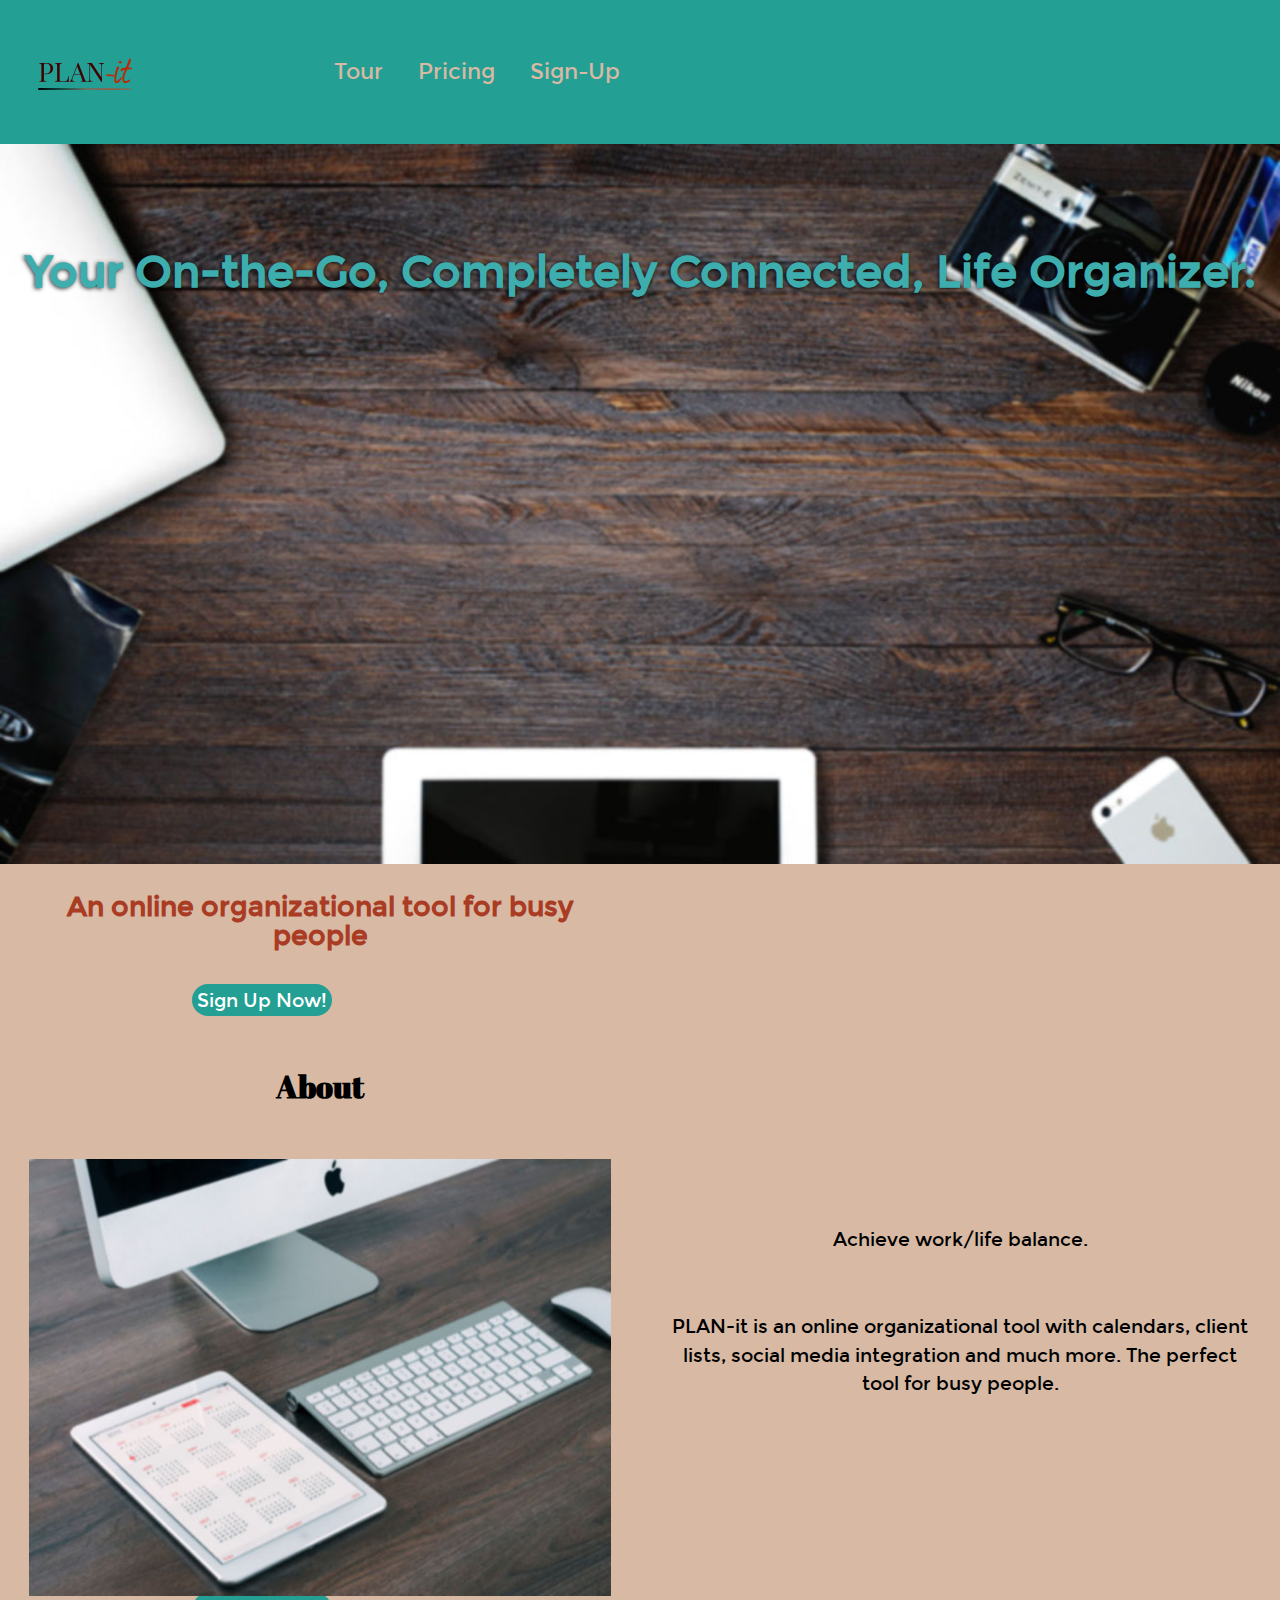
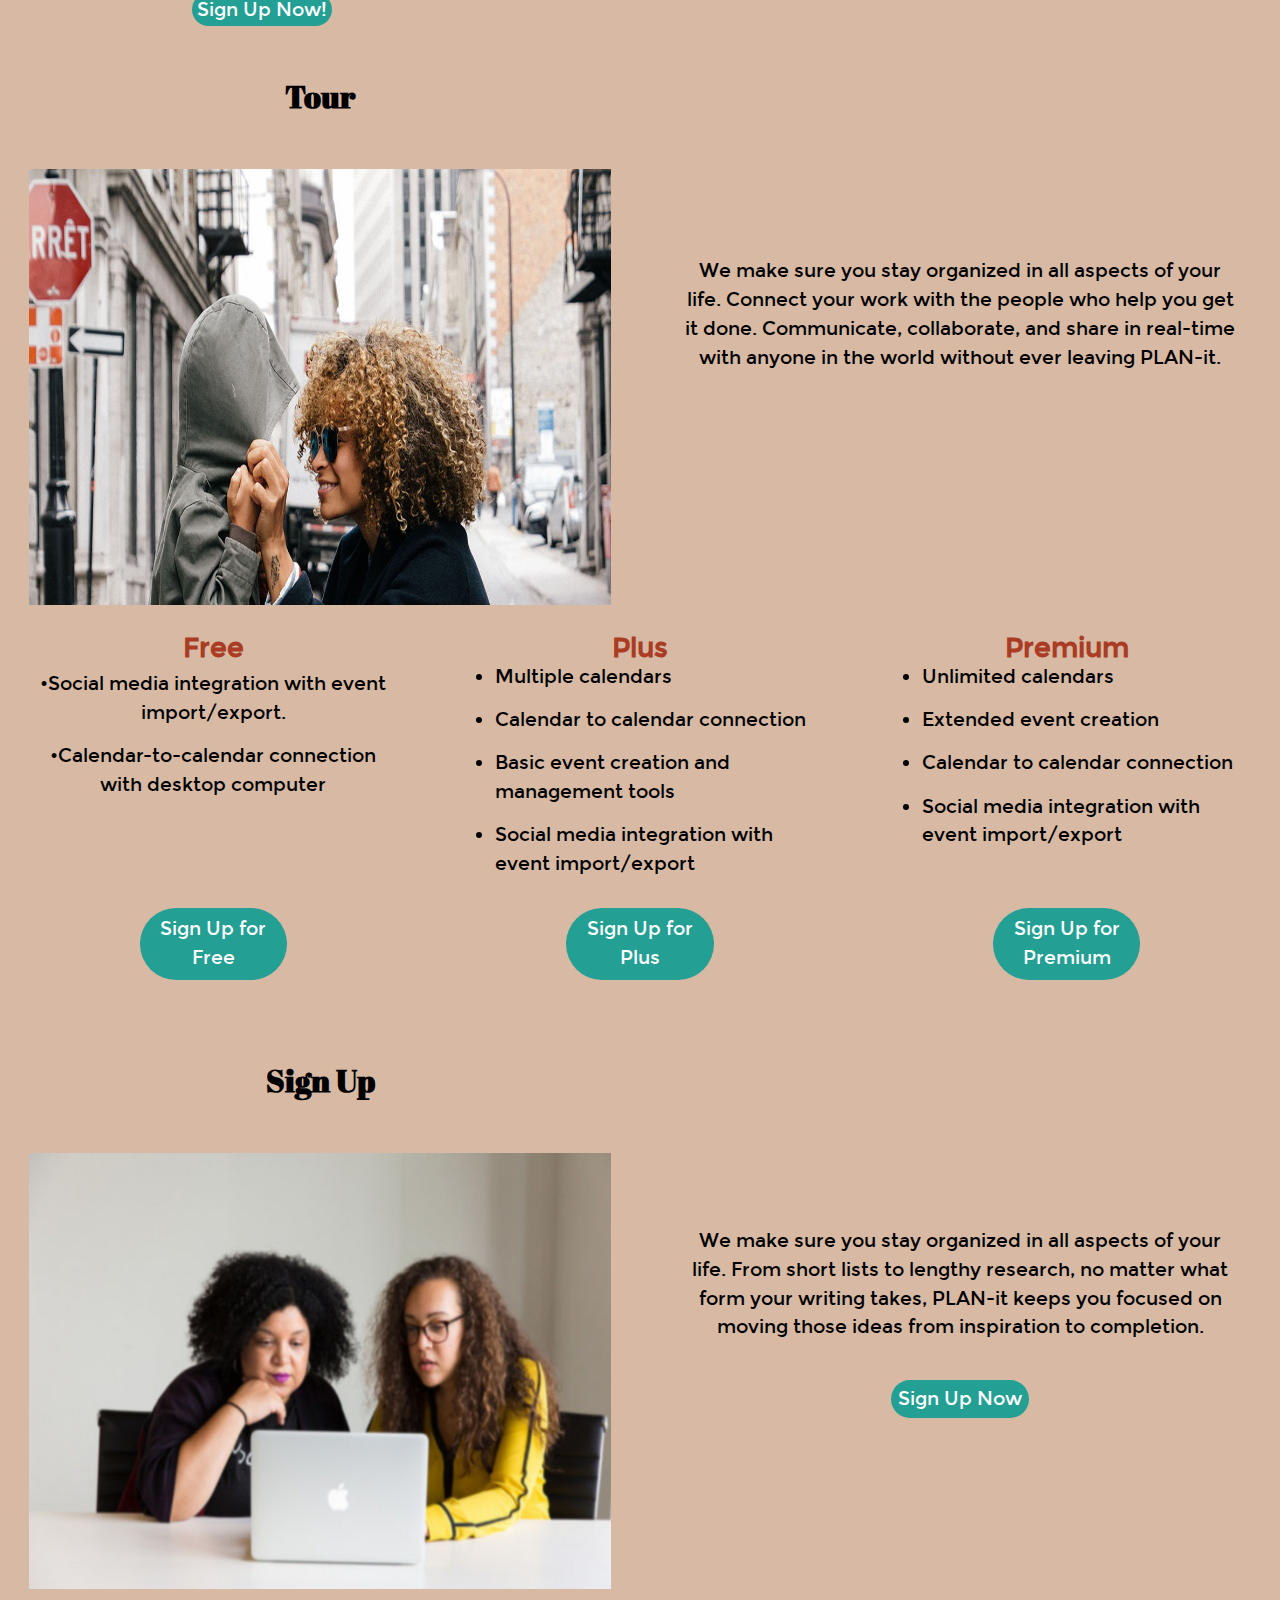
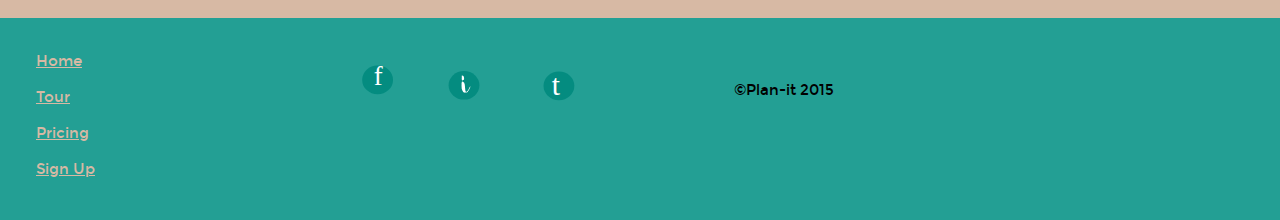
==== commit 122e0d7a: "Optimized fonts" ====
--- a/index.html
+++ b/index.html
@@ -14,7 +14,7 @@
  <meta name="mobileoptimized" content="240">
  <meta name="viewport" content="width=device-width, initial-scale=1">
  <link href='https://fonts.googleapis.com/css?family=Abril+Fatface' rel='stylesheet' type='text/css'>
- <link href='https://fonts.googleapis.com/css?family=Montserrat' rel='stylesheet' type='text/css'>
+
 </head>
 <body>
 
--- a/css/main.css
+++ b/css/main.css
@@ -6,12 +6,29 @@
 Beige - D7B9A4
 /*--------------------*/
 
+/*Generated by Font Squirrel (http://www.fontsquirrel.com) on Dec 18, 2015*/
+@font-face {
+    font-family: 'montserratregular';
+    src: url('../fonts/montserrat-regular-webfont.eot');
+    src: url('../fonts/montserrat-regular-webfont.eot?#iefix') format('embedded-opentype'),
+         url('../fonts/montserrat-regular-webfont.woff2') format('woff2'),
+         url('../fonts/montserrat-regular-webfont.woff') format('woff'),
+         url('../fonts/montserrat-regular-webfont.ttf') format('truetype');
+
+    font-weight: normal;
+    font-style: normal;
+
+}
+
+
+
 html{
-  font-family: 'Raleway', sans-serif;
+  font-family: 'montserratregular', sans-serif;
+  font-weight: normal;
 }
 
 h1{
-  font-family:'Montserrat', sans-serif;
+  font-family:'montserratregular', sans-serif;
   color: #3EADAD;
   text-shadow: -1px 1px 4px rgba(0,0,0,0.8);
 }
@@ -22,7 +39,7 @@
 }
 
 h3{
-  font-family:'Montserrat', sans-serif;
+  font-family:'montserratregular', sans-serif;
   color:#AA3C24;
   text-align:center;
 }
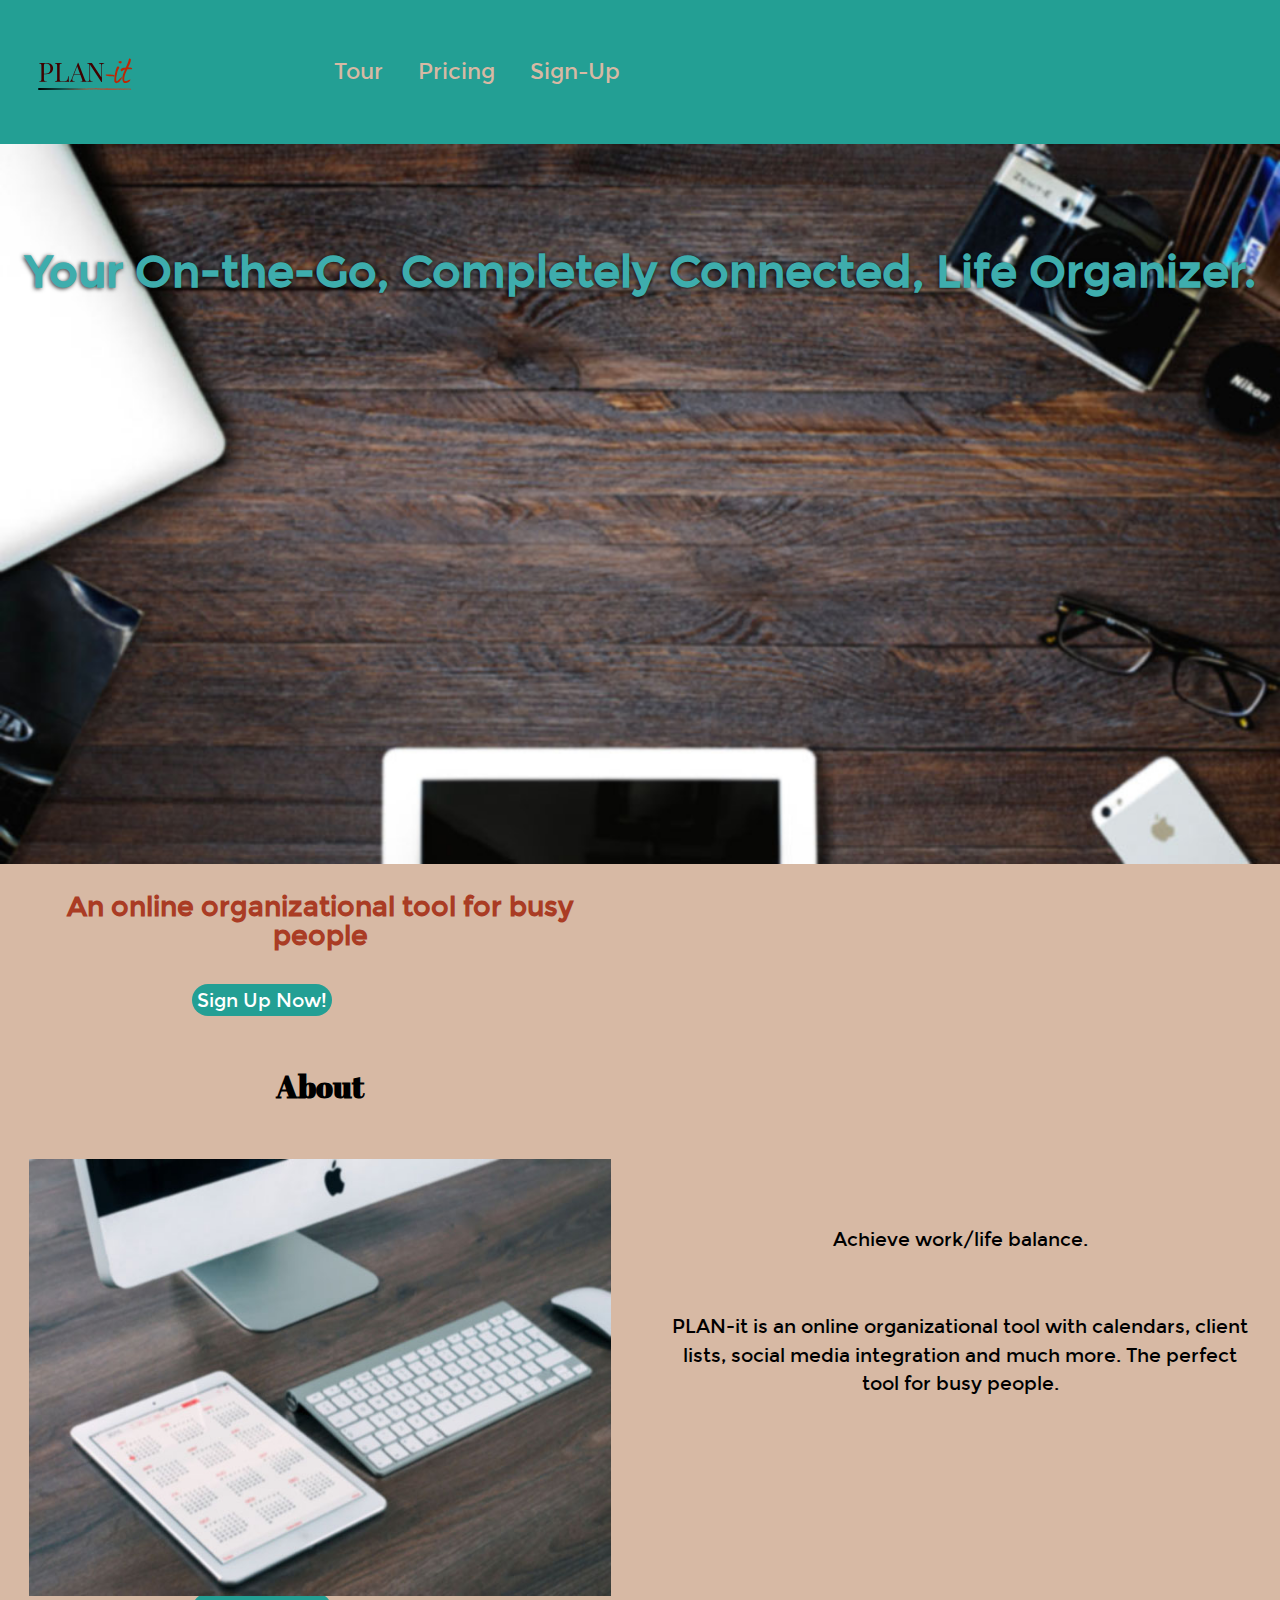
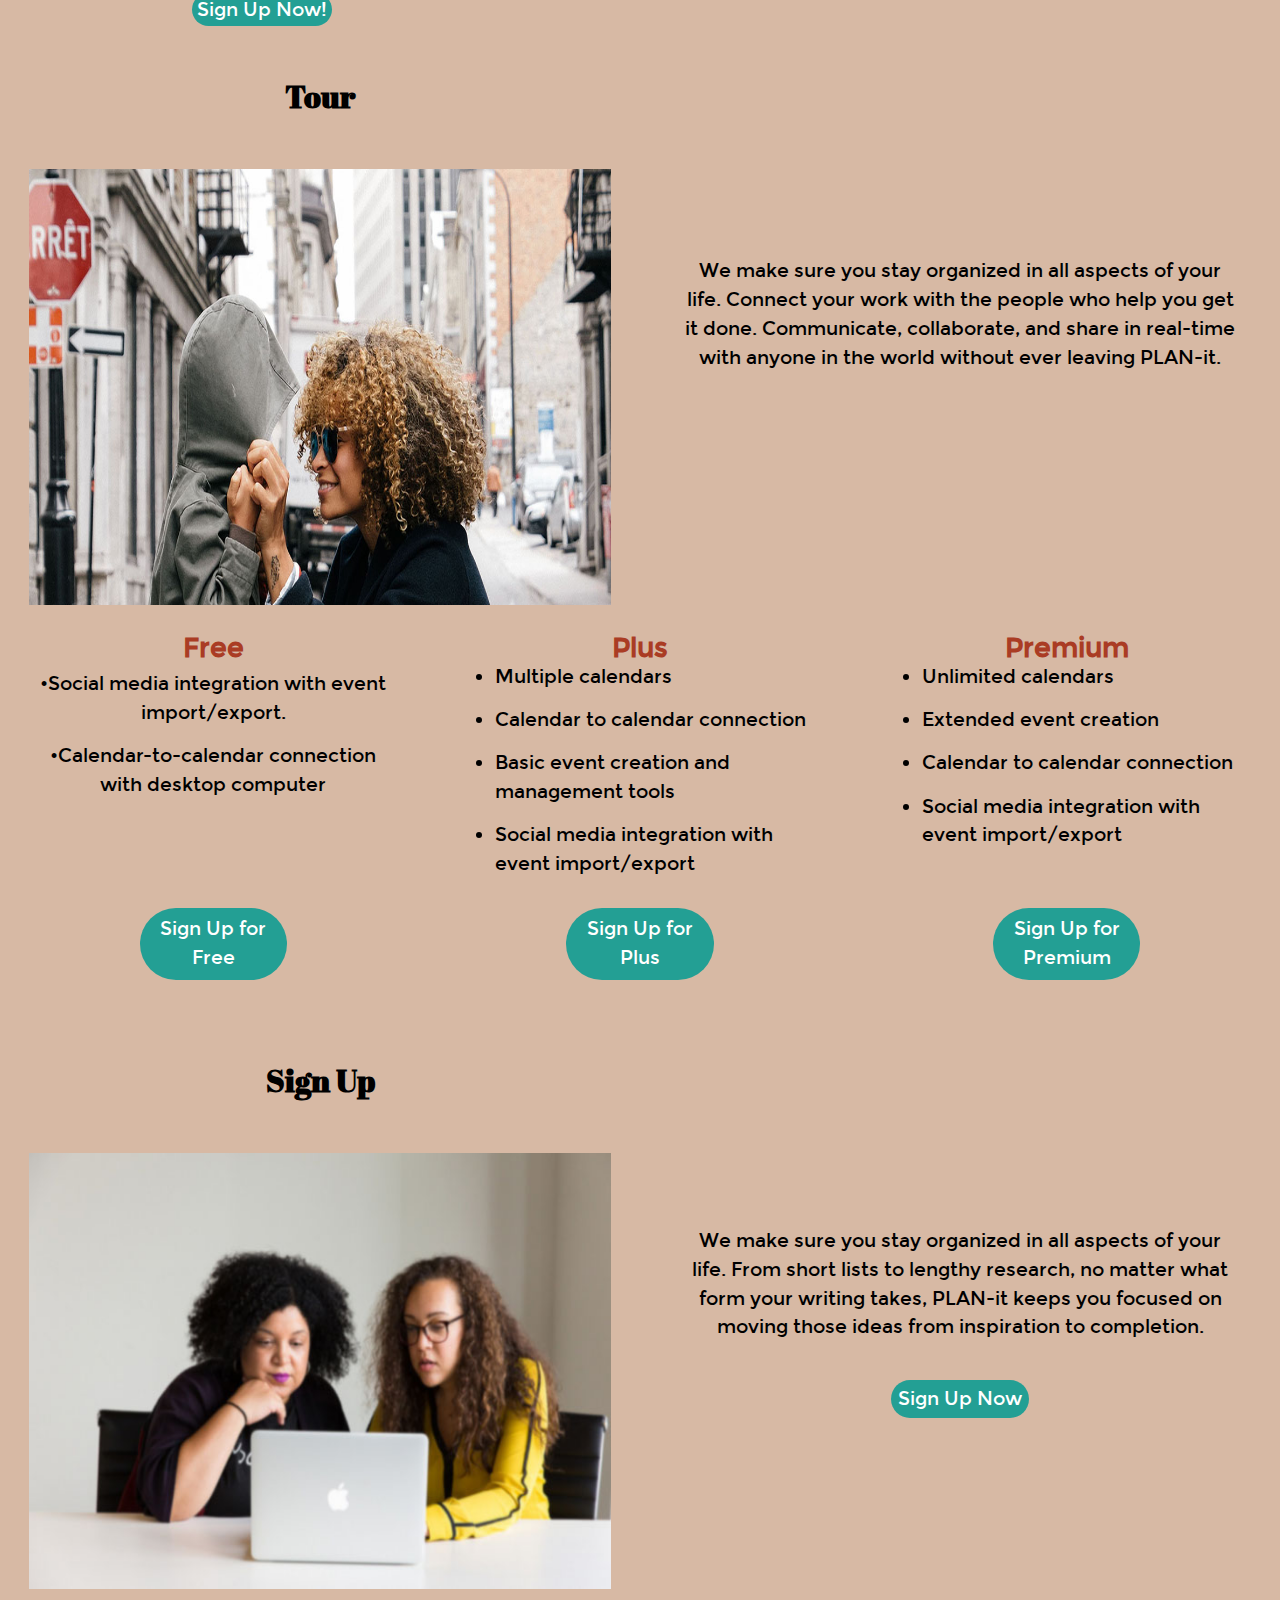
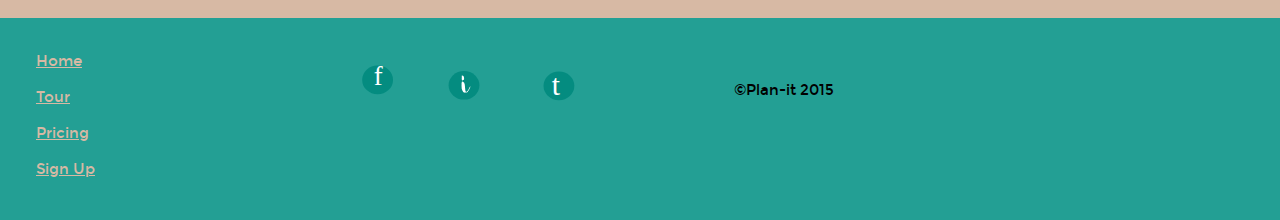
==== commit d9b3cd13: "optimized Abril Fat Face" ====
--- a/index.html
+++ b/index.html
@@ -13,7 +13,7 @@
  <meta name="handheldfriendly" content="true">
  <meta name="mobileoptimized" content="240">
  <meta name="viewport" content="width=device-width, initial-scale=1">
- <link href='https://fonts.googleapis.com/css?family=Abril+Fatface' rel='stylesheet' type='text/css'>
+
 
 </head>
 <body>
--- a/css/main.css
+++ b/css/main.css
@@ -20,6 +20,18 @@
 
 }
 
+@font-face {
+    font-family: 'abrilfatface';
+    src: url('../fonts/abrilfatface-regular-webfont.eot');
+    src: url('../fonts/abrilfatface-regular-webfont.eot?#iefix') format('embedded-opentype'),
+         url('../fonts/abrilfatface-regular-webfont.woff2') format('woff2'),
+         url('../fonts/abrilfatface-regular-webfont.woff') format('woff'),
+         url('../fonts/abrilfatface-regular-webfont.ttf') format('truetype');
+
+    font-weight: normal;
+    font-style: normal;
+
+}
 
 
 html{
@@ -34,7 +46,7 @@
 }
 
 h2{
-  font-family: 'Abril Fatface', cursive;
+  font-family: 'abrilfatface', cursive;
   text-align:center;
 }
 
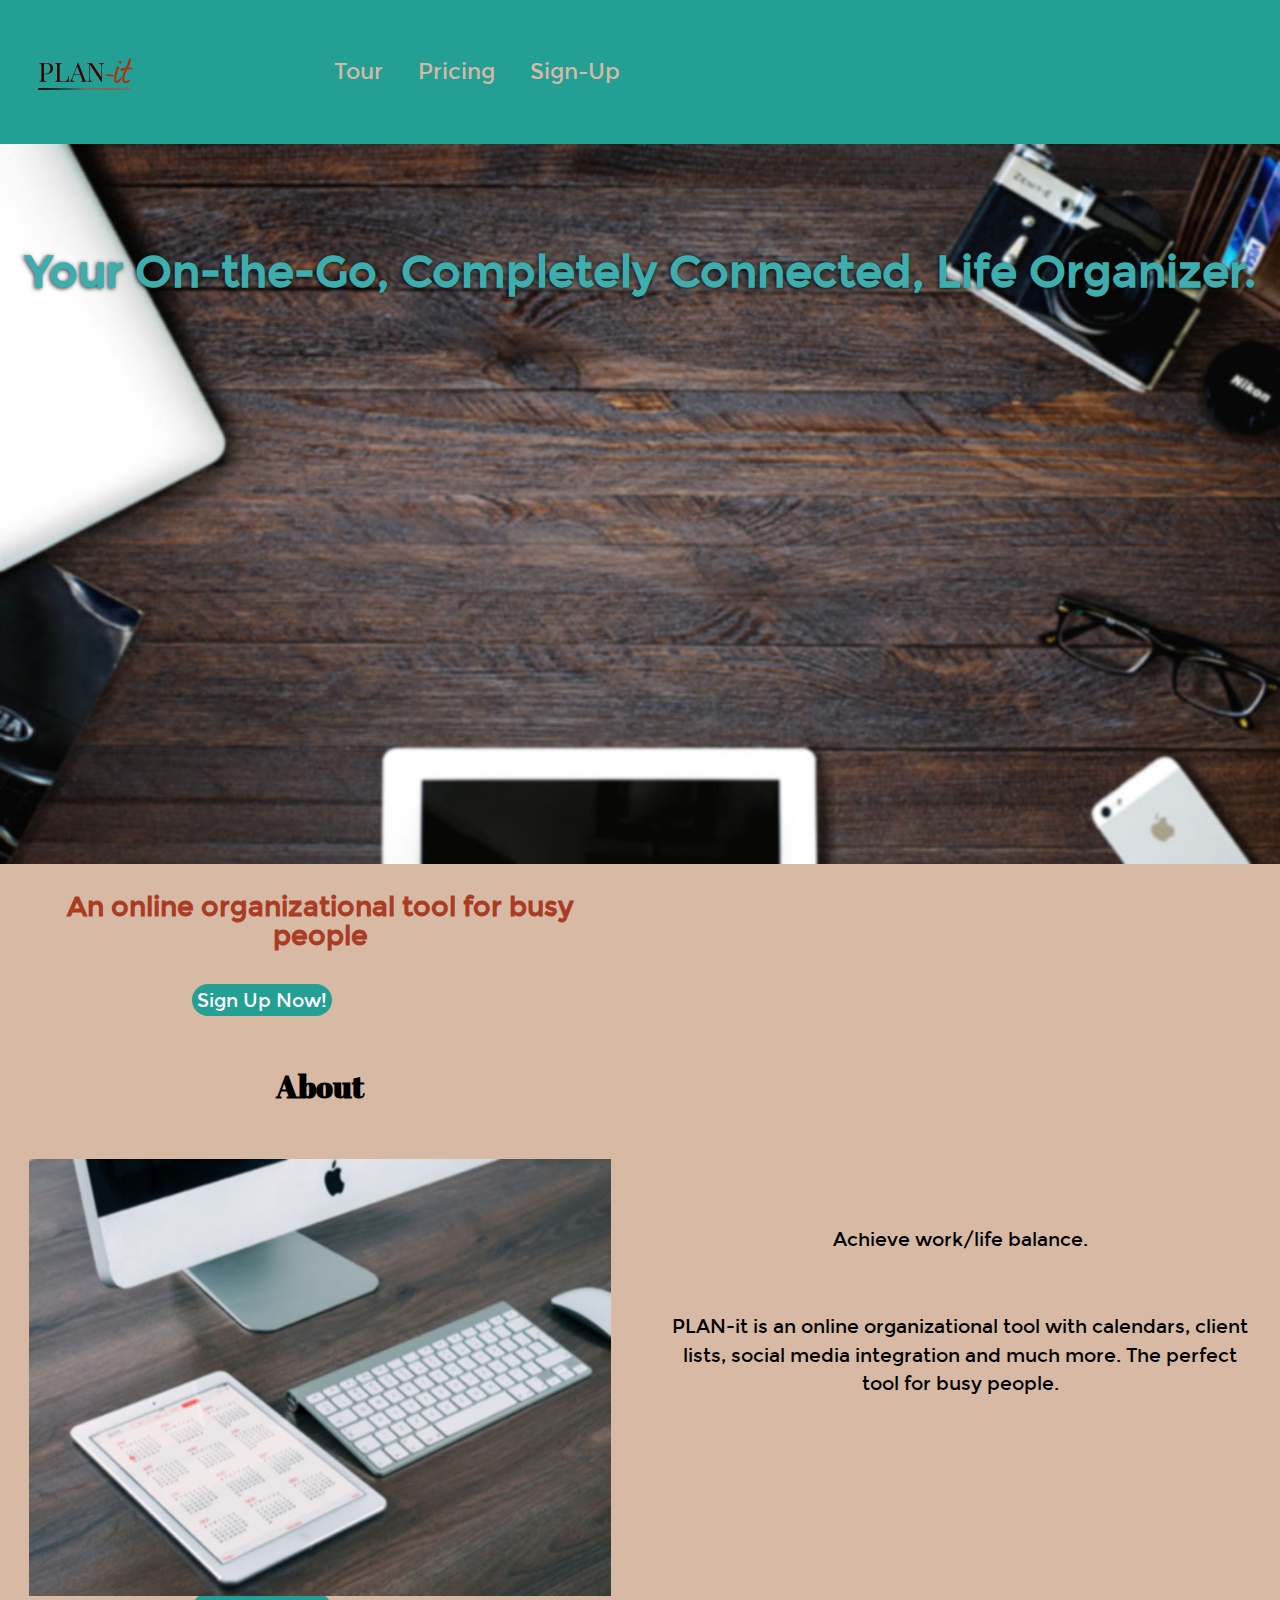
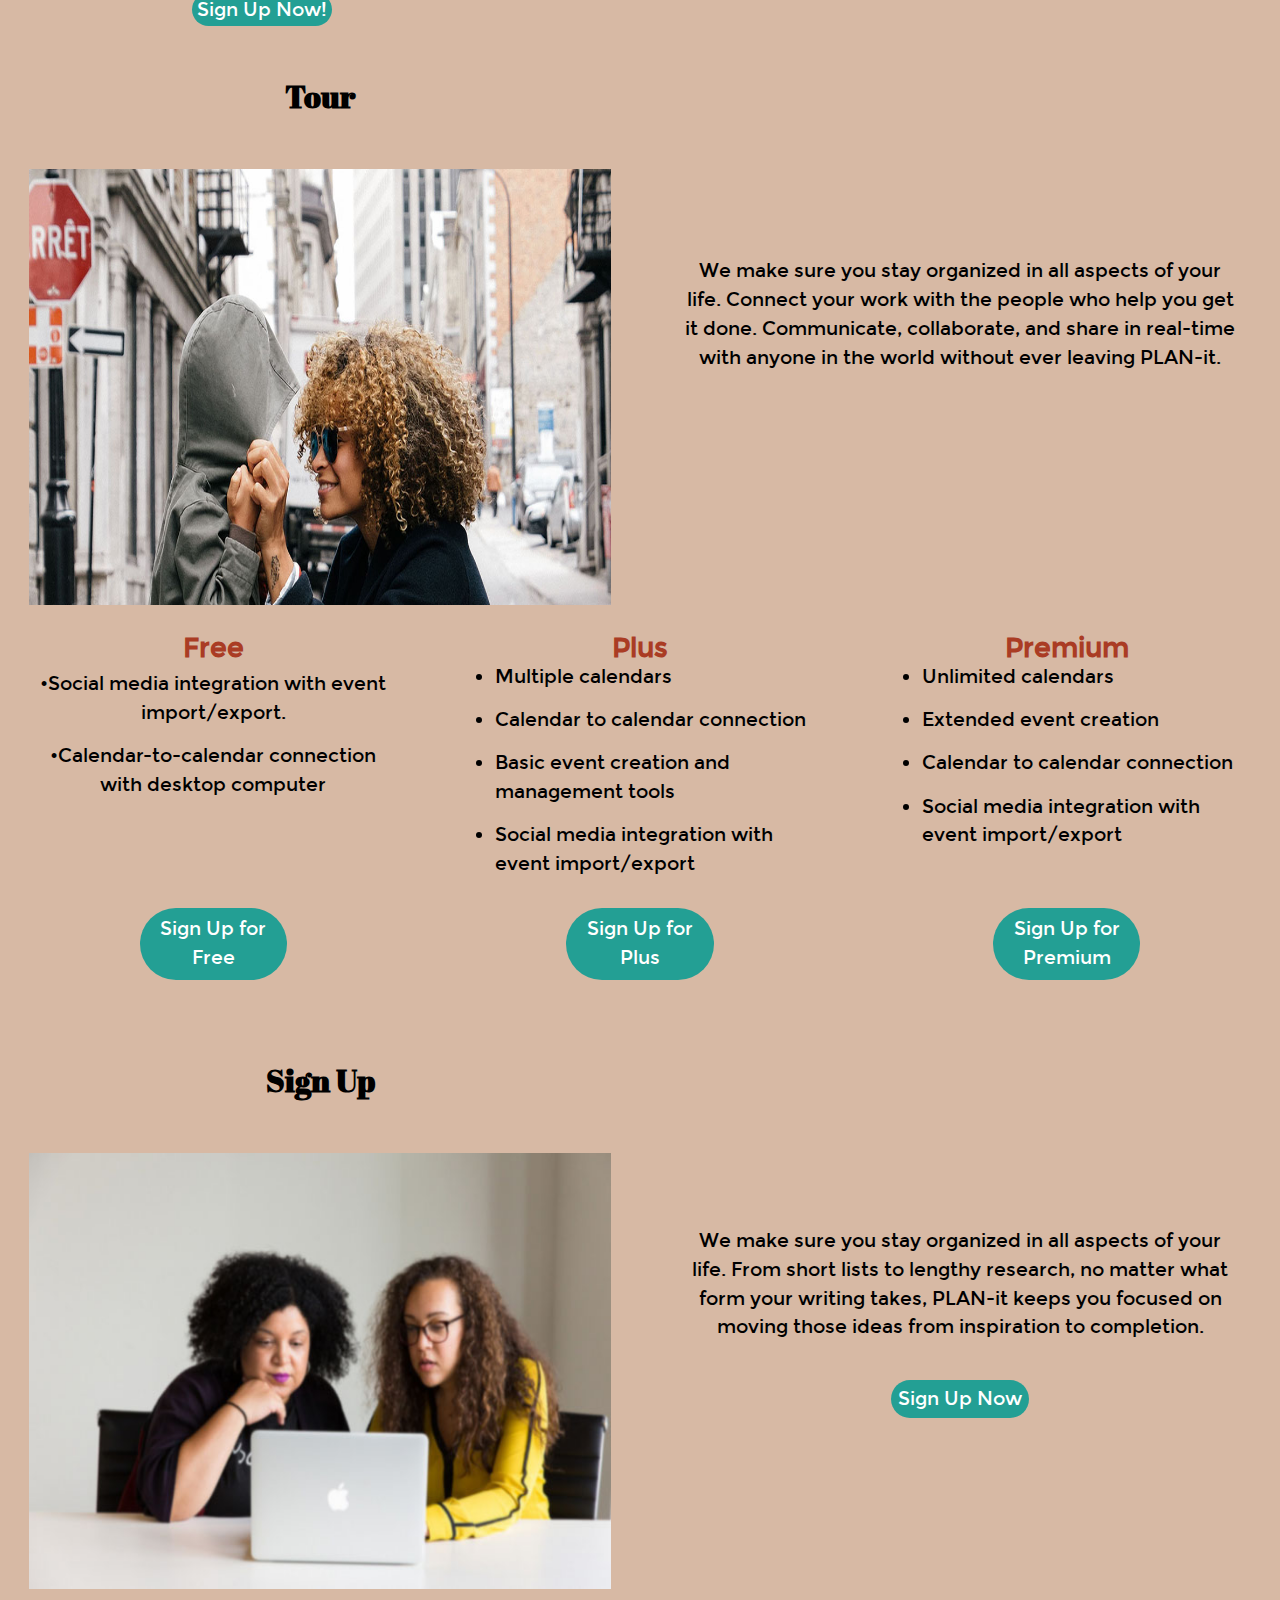
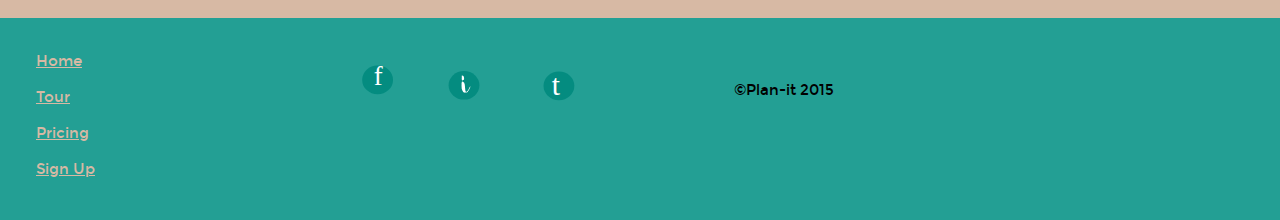
==== commit 0c8f427f: "fixed broken links" ====
--- a/index.html
+++ b/index.html
@@ -115,7 +115,7 @@
       <p class="push-1-2">•Social media integration with event import/export.</p>
       <p class="push-1-2">•Calendar-to-calendar connection with desktop computer</p>
     </div>
-  <a class="btn island-1-4" href="price.html">Sign Up for Free</a>
+  <a class="btn island-1-4" href="signup.html">Sign Up for Free</a>
   </div>
 
 
@@ -129,7 +129,7 @@
       <li class="push-1-2">Social media integration with event import/export</li>
     </ul>
     </div>
-    <a class="btn island-1-4" href="price.html">Sign Up for Plus</a>
+    <a class="btn island-1-4" href="signup.html">Sign Up for Plus</a>
   </div>
 
 
@@ -144,7 +144,7 @@
       <li class="push-1-2">Social media integration with event import/export</li>
     </ul>
     </div>
-    <a class="btn island-1-4" href="price.html">Sign Up for Premium</a>
+    <a class="btn island-1-4" href="signup.html">Sign Up for Premium</a>
   </div>
 </div>
 
@@ -164,7 +164,7 @@
    <div class="tour-image">
      <p class="tour-image-text island-1-2">We make sure you stay organized in all aspects of your life. From short lists to lengthy research, no matter what form your writing takes, PLAN-it keeps you focused on moving those ideas from inspiration to completion.</p>
    </div>
-<a class="btn island-1-4" aria-label="Sign Up" href="tour.html"> Sign Up Now</a>
+<a class="btn island-1-4" aria-label="Sign Up" href="signup.html"> Sign Up Now</a>
   </div>
 </div>
 
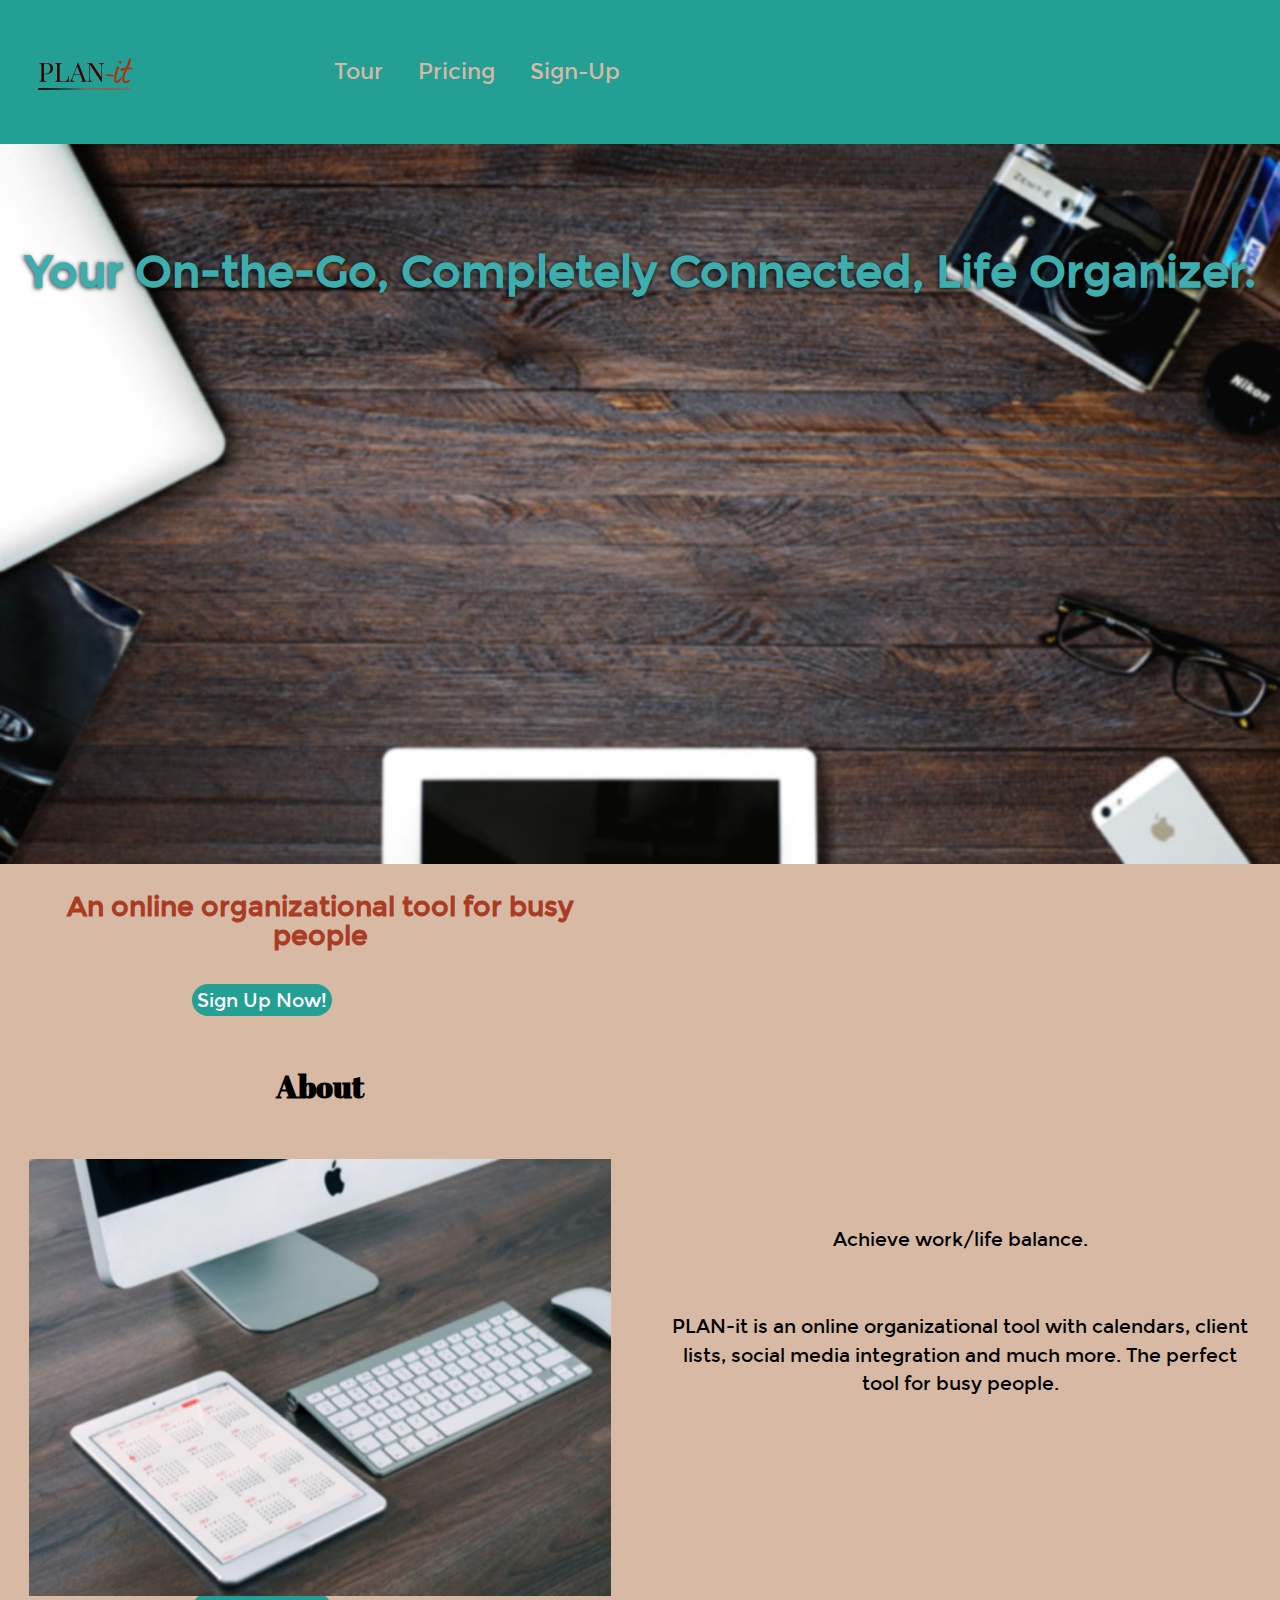
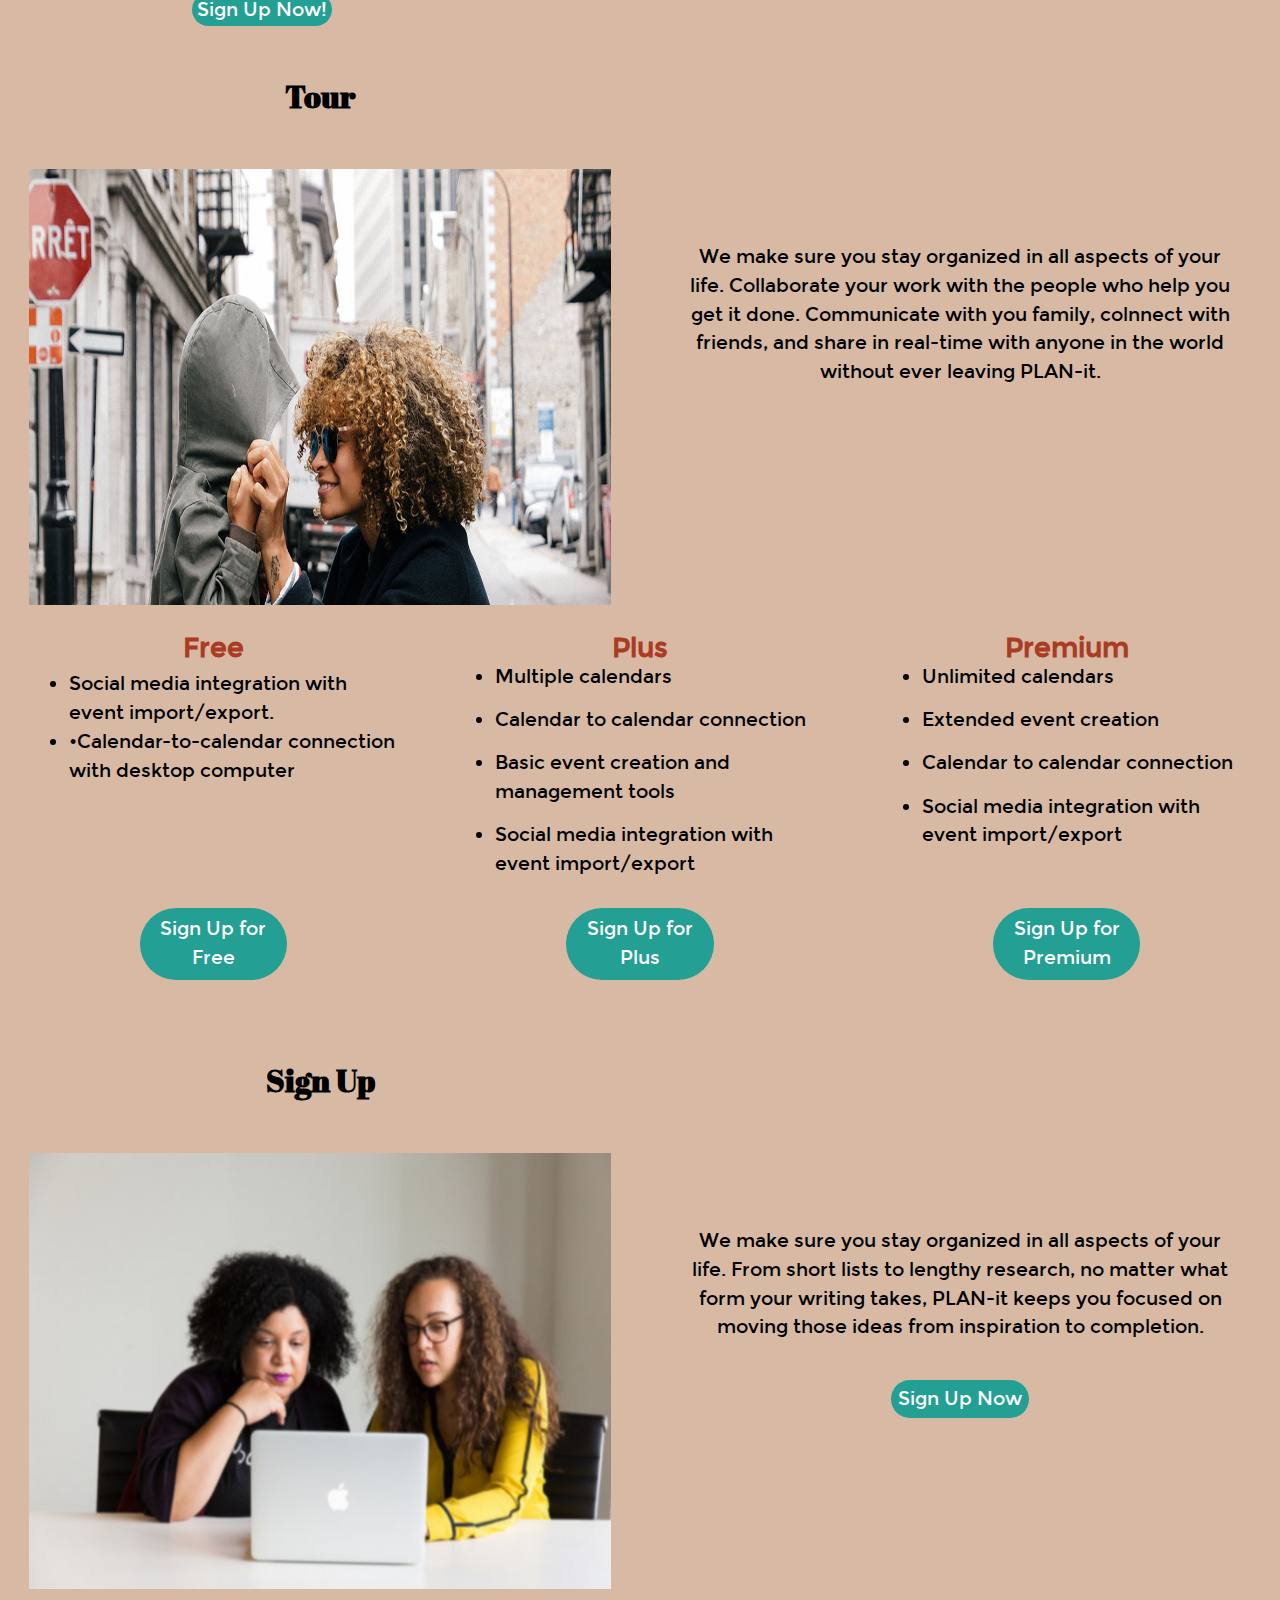
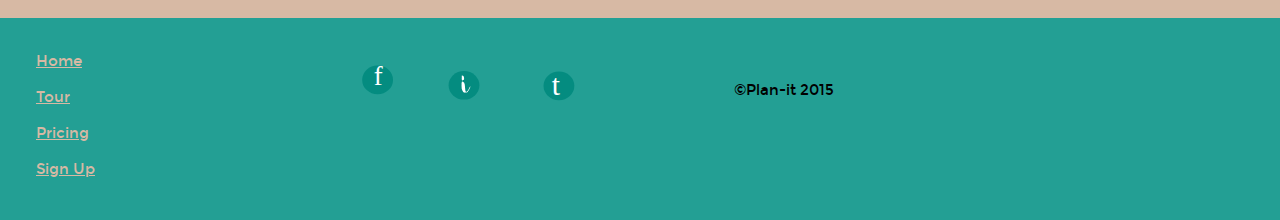
==== commit 15c5b64c: "amended to list, changed body copy" ====
--- a/index.html
+++ b/index.html
@@ -101,7 +101,7 @@
 
  <div class="unit xs-1 s-1 m-1-2 l-1-2 gutter">
    <div class="tour-image">
-     <p class="tour-image-text island-1-2">We make sure you stay organized in all aspects of your life. Connect your work with the people who help you get it done. Communicate, collaborate, and share in real-time with anyone in the world without ever leaving PLAN-it.</p>
+     <p class="tour-image-text island-1-2">We make sure you stay organized in all aspects of your life. Collaborate your work with the people who help you get it done. Communicate with you family, colnnect with friends, and share in real-time with anyone in the world without ever leaving PLAN-it.</p>
    </div>
 </div>
 
@@ -112,8 +112,9 @@
   <div class="unit xs-1 s-1 m-1-3 l-1-3 island unit-content-distribute">
     <div class="content-fill">
       <h3 class="push-1-4">Free</h3>
-      <p class="push-1-2">•Social media integration with event import/export.</p>
-      <p class="push-1-2">•Calendar-to-calendar connection with desktop computer</p>
+      <ul class="text-left">
+      <li>Social media integration with event import/export.</li>
+      <li>•Calendar-to-calendar connection with desktop computer</li>
     </div>
   <a class="btn island-1-4" href="signup.html">Sign Up for Free</a>
   </div>
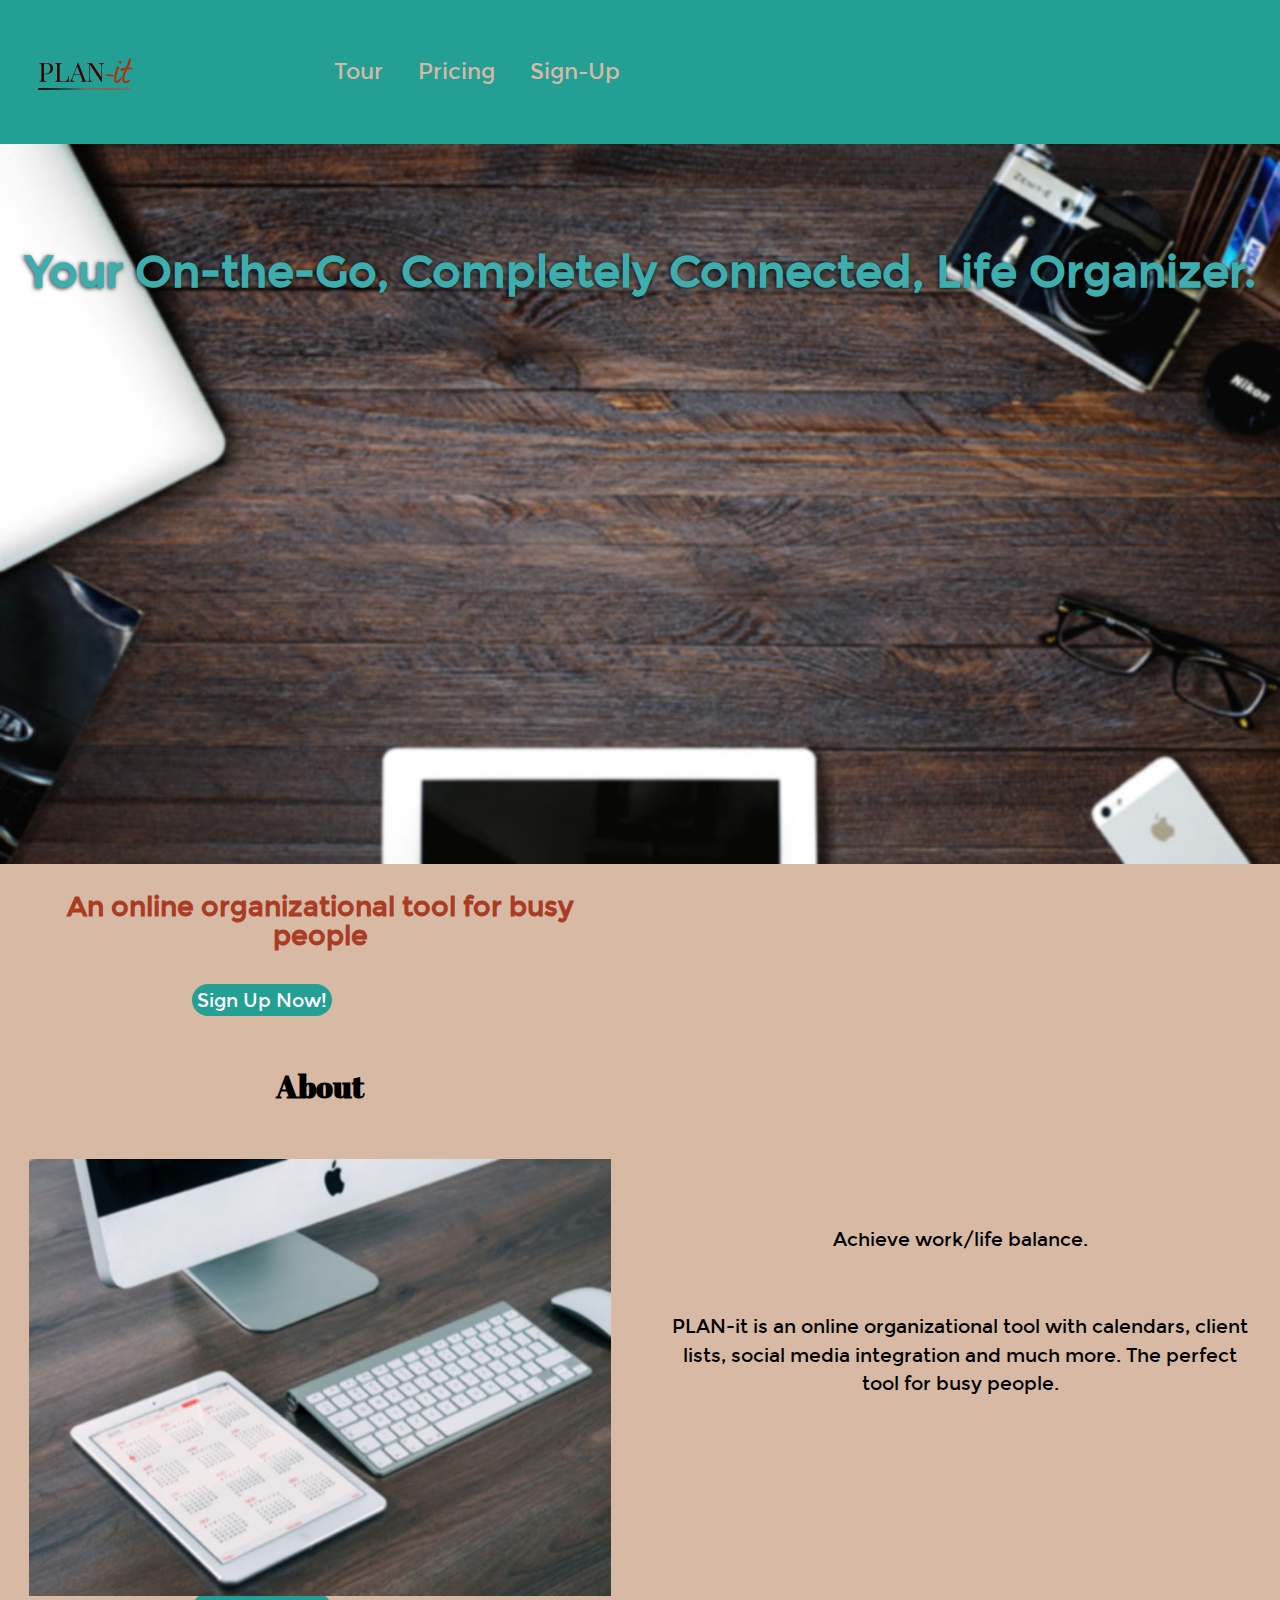
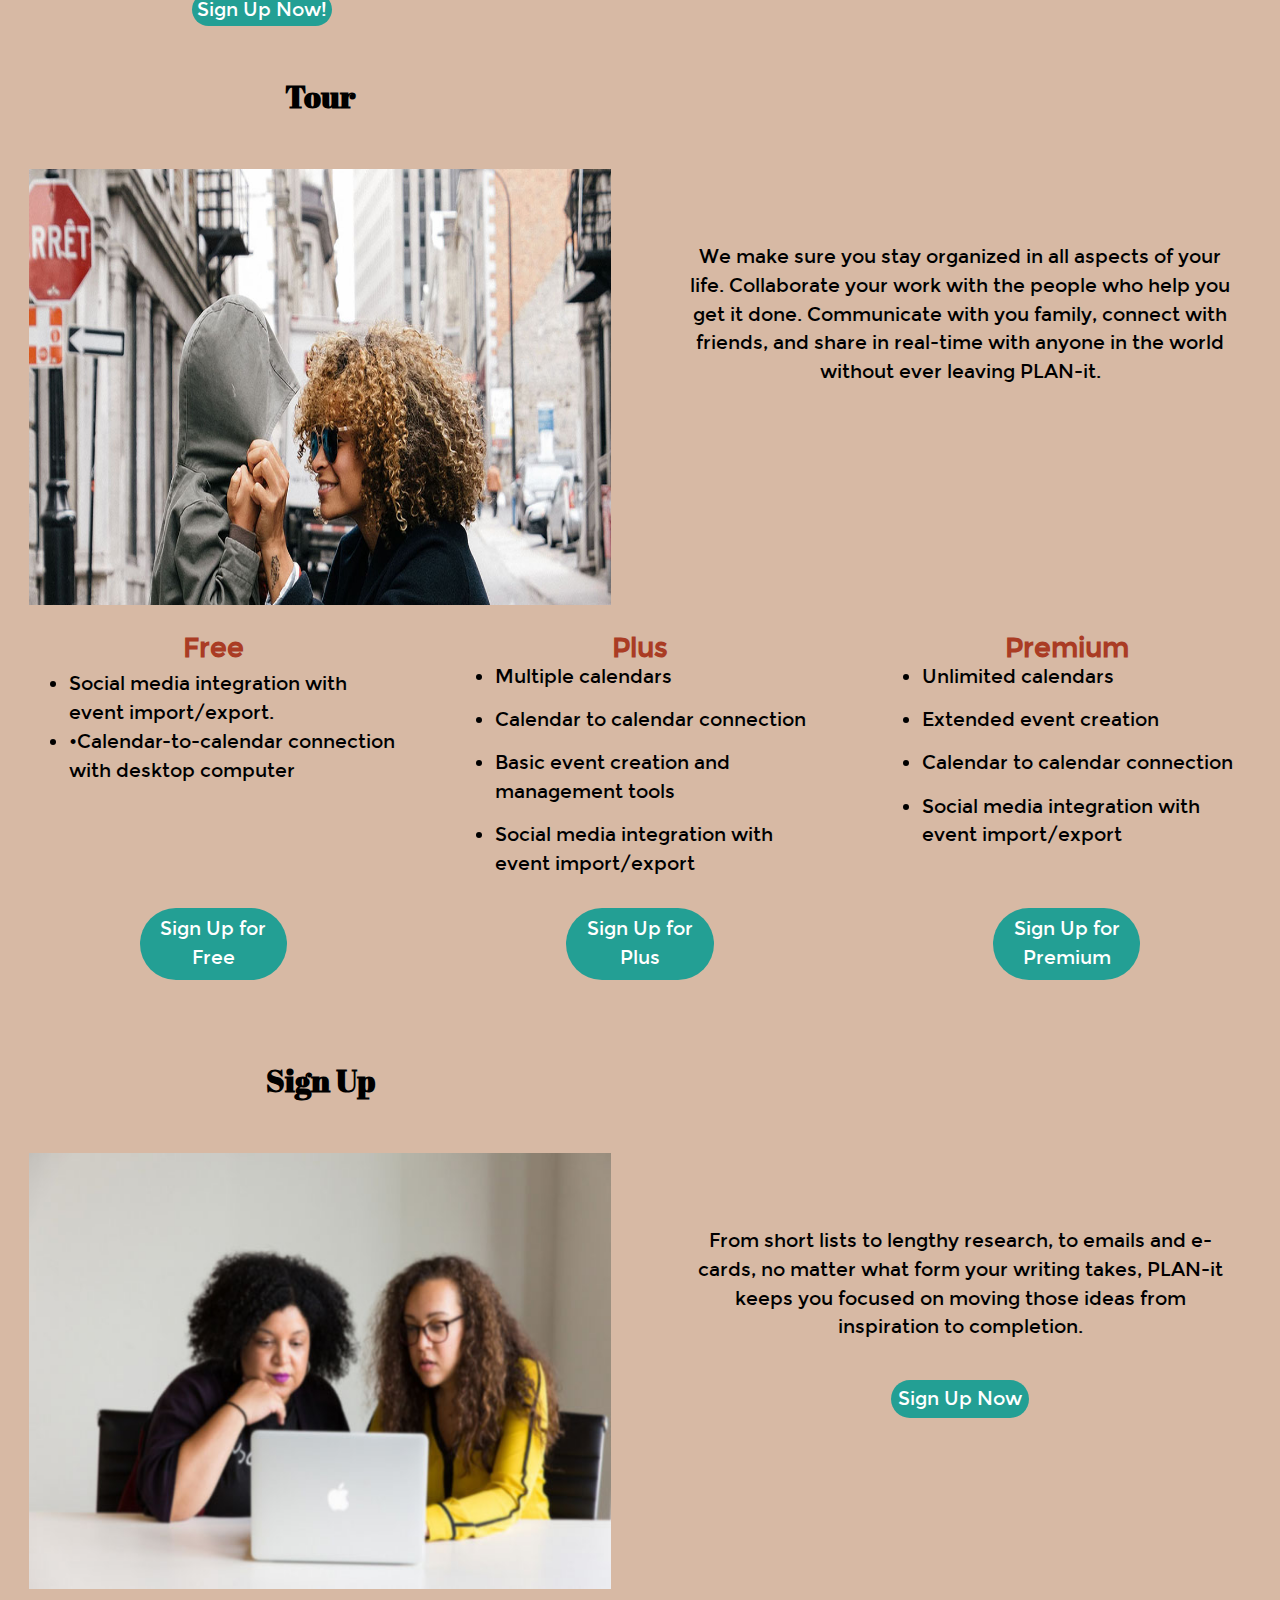
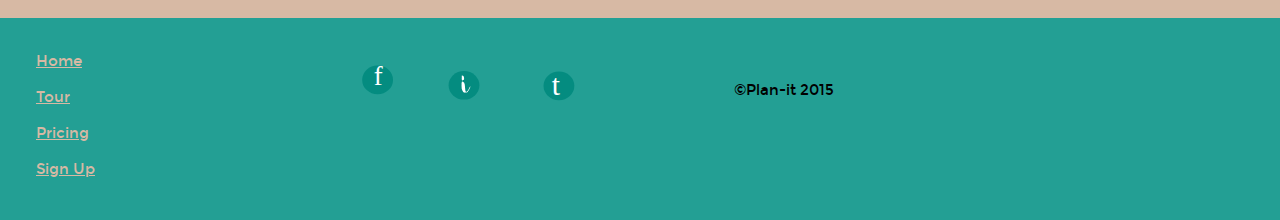
==== commit bb32f064: "amended body copy" ====
--- a/index.html
+++ b/index.html
@@ -101,7 +101,7 @@
 
  <div class="unit xs-1 s-1 m-1-2 l-1-2 gutter">
    <div class="tour-image">
-     <p class="tour-image-text island-1-2">We make sure you stay organized in all aspects of your life. Collaborate your work with the people who help you get it done. Communicate with you family, colnnect with friends, and share in real-time with anyone in the world without ever leaving PLAN-it.</p>
+     <p class="tour-image-text island-1-2">We make sure you stay organized in all aspects of your life. Collaborate your work with the people who help you get it done. Communicate with you family, connect with friends, and share in real-time with anyone in the world without ever leaving PLAN-it.</p>
    </div>
 </div>
 
@@ -163,7 +163,7 @@
 
  <div class="unit xs-1 s-1 m-1-2 l-1-2 gutter">
    <div class="tour-image">
-     <p class="tour-image-text island-1-2">We make sure you stay organized in all aspects of your life. From short lists to lengthy research, no matter what form your writing takes, PLAN-it keeps you focused on moving those ideas from inspiration to completion.</p>
+     <p class="tour-image-text island-1-2">From short lists to lengthy research, to emails and e-cards, no matter what form your writing takes, PLAN-it keeps you focused on moving those ideas from inspiration to completion.</p>
    </div>
 <a class="btn island-1-4" aria-label="Sign Up" href="signup.html"> Sign Up Now</a>
   </div>
